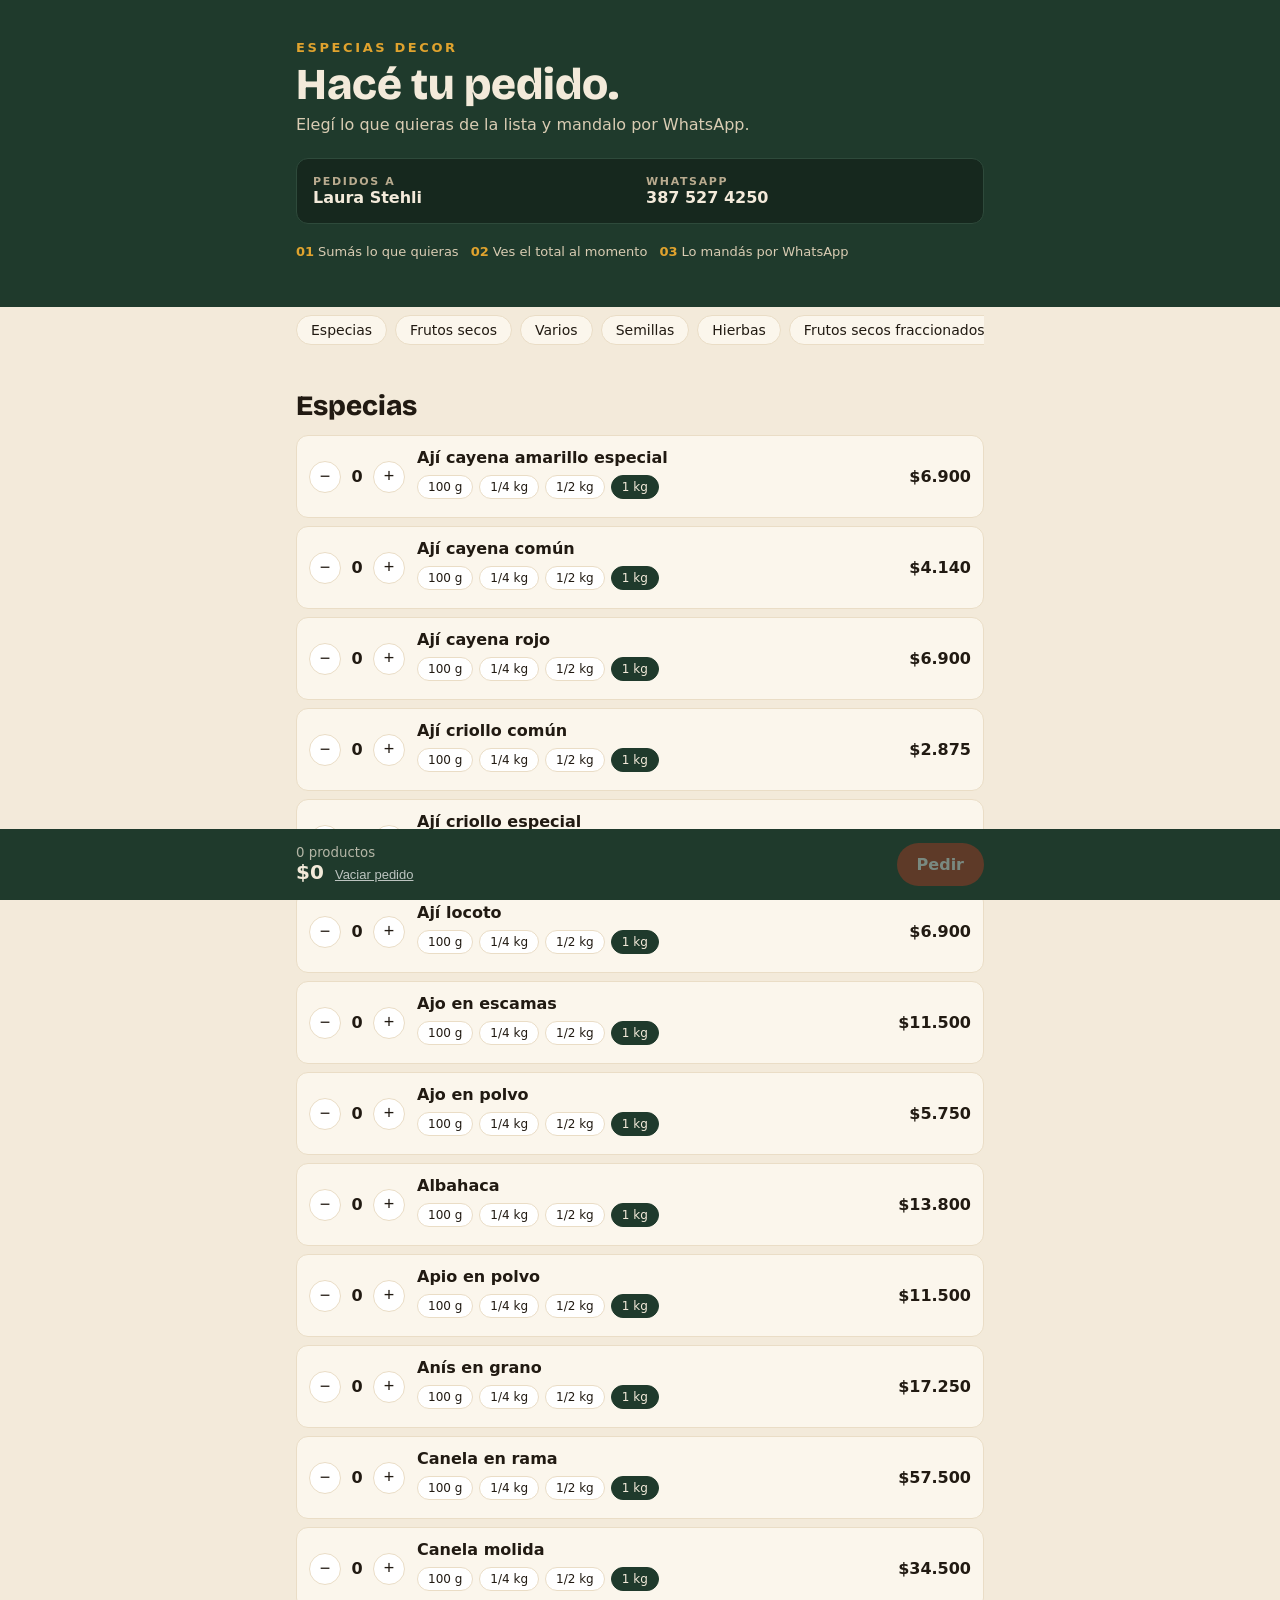
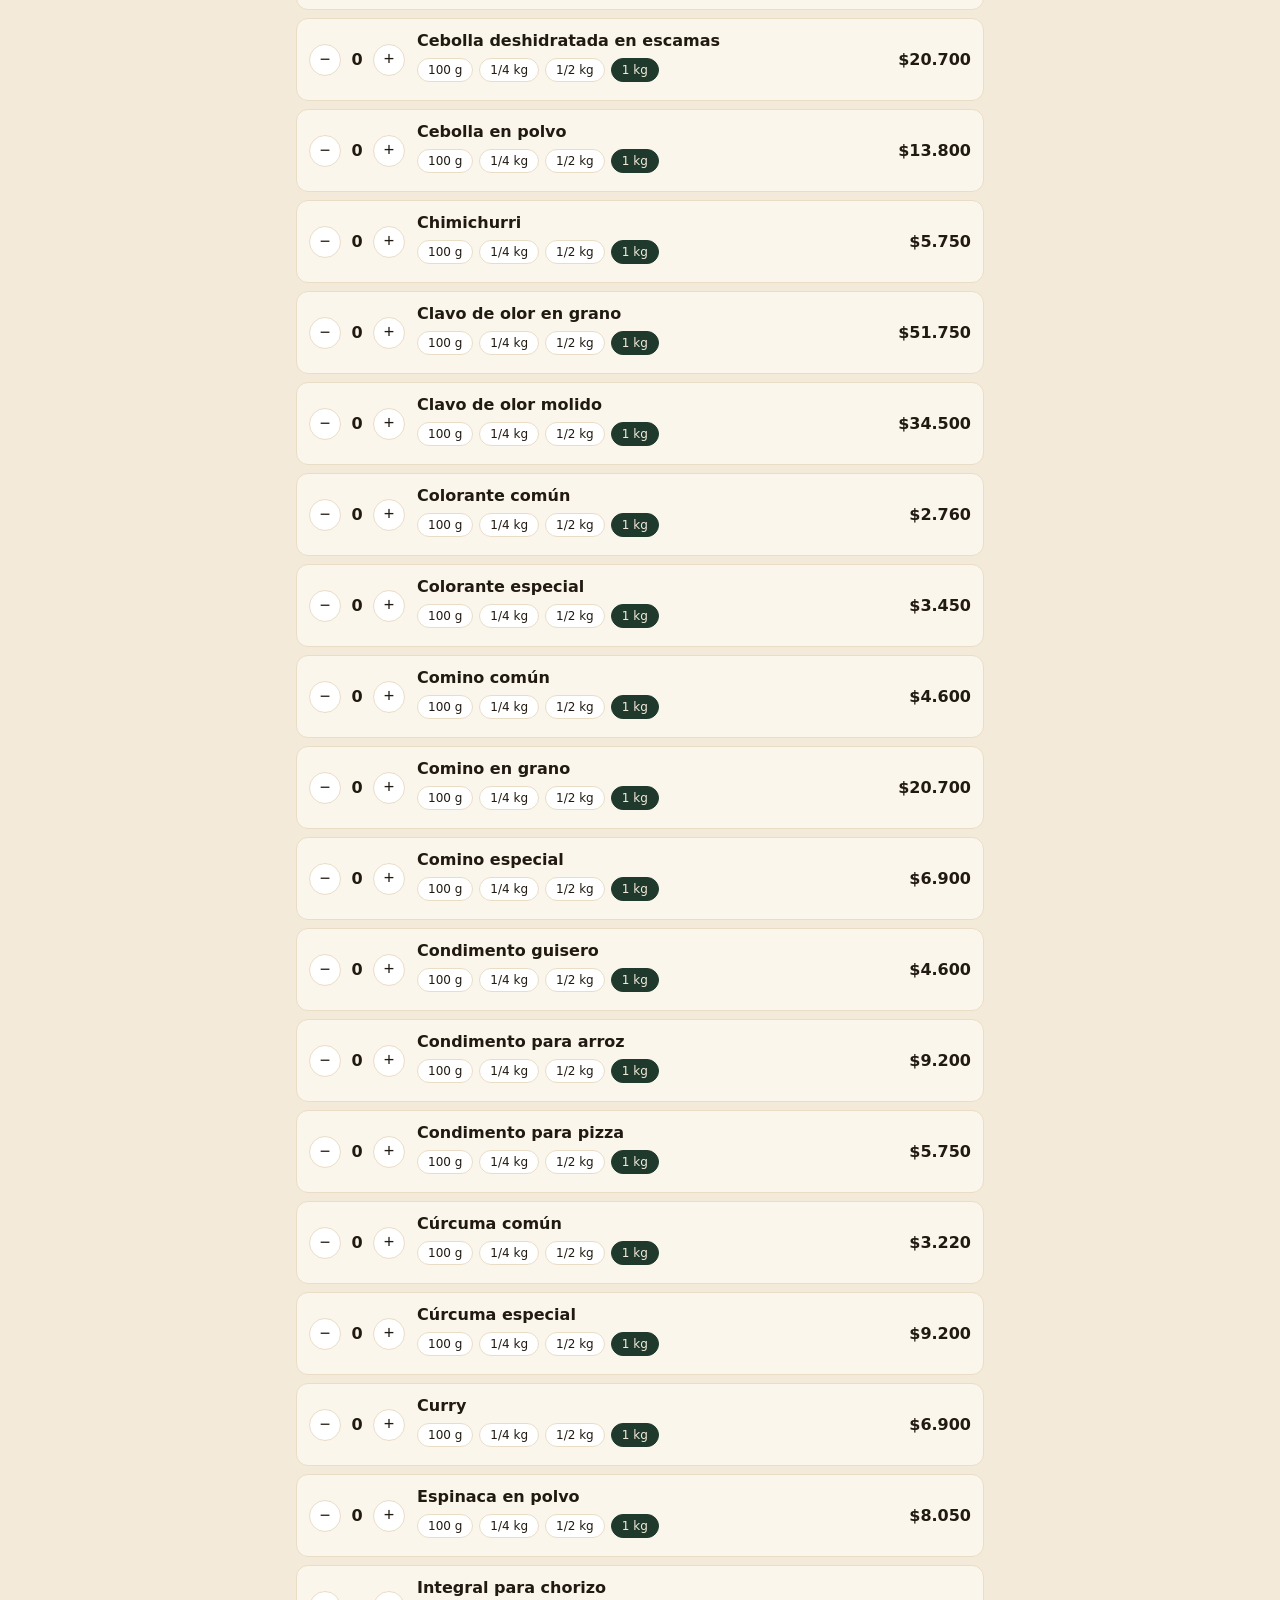
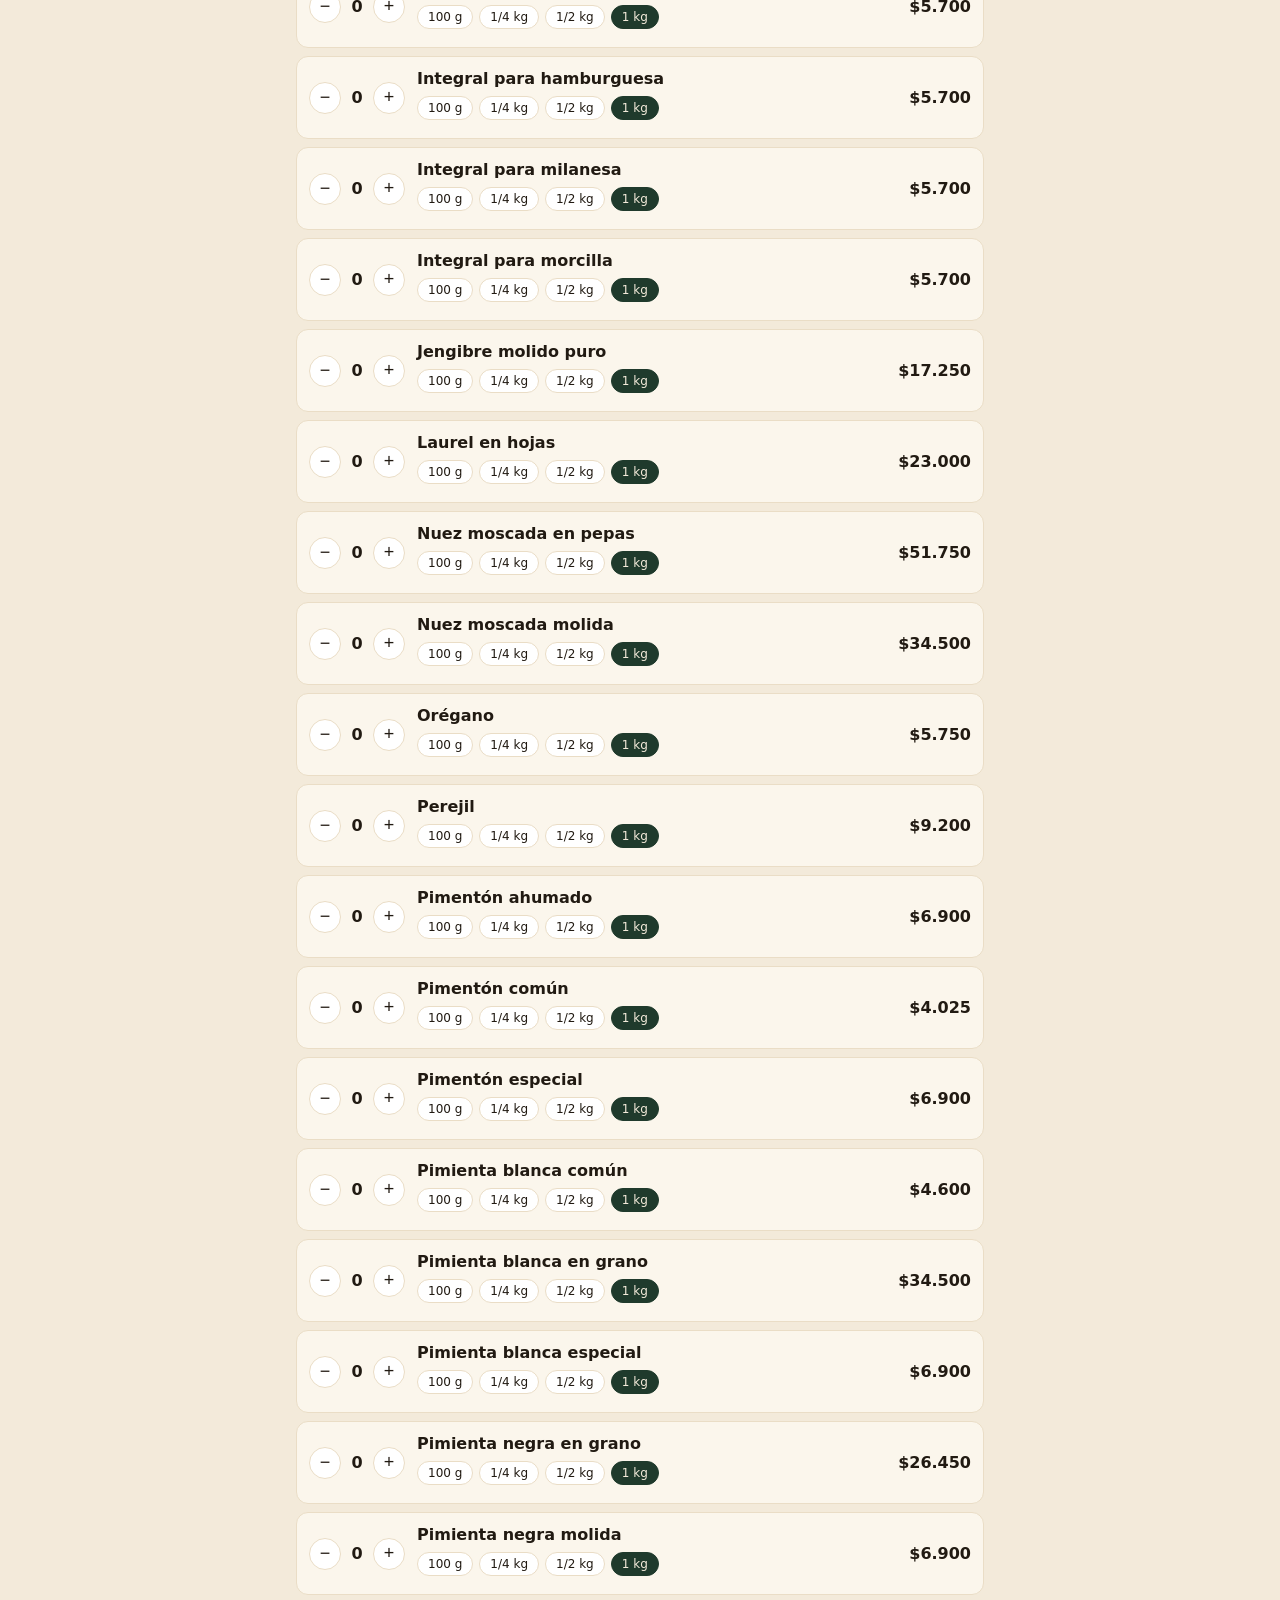
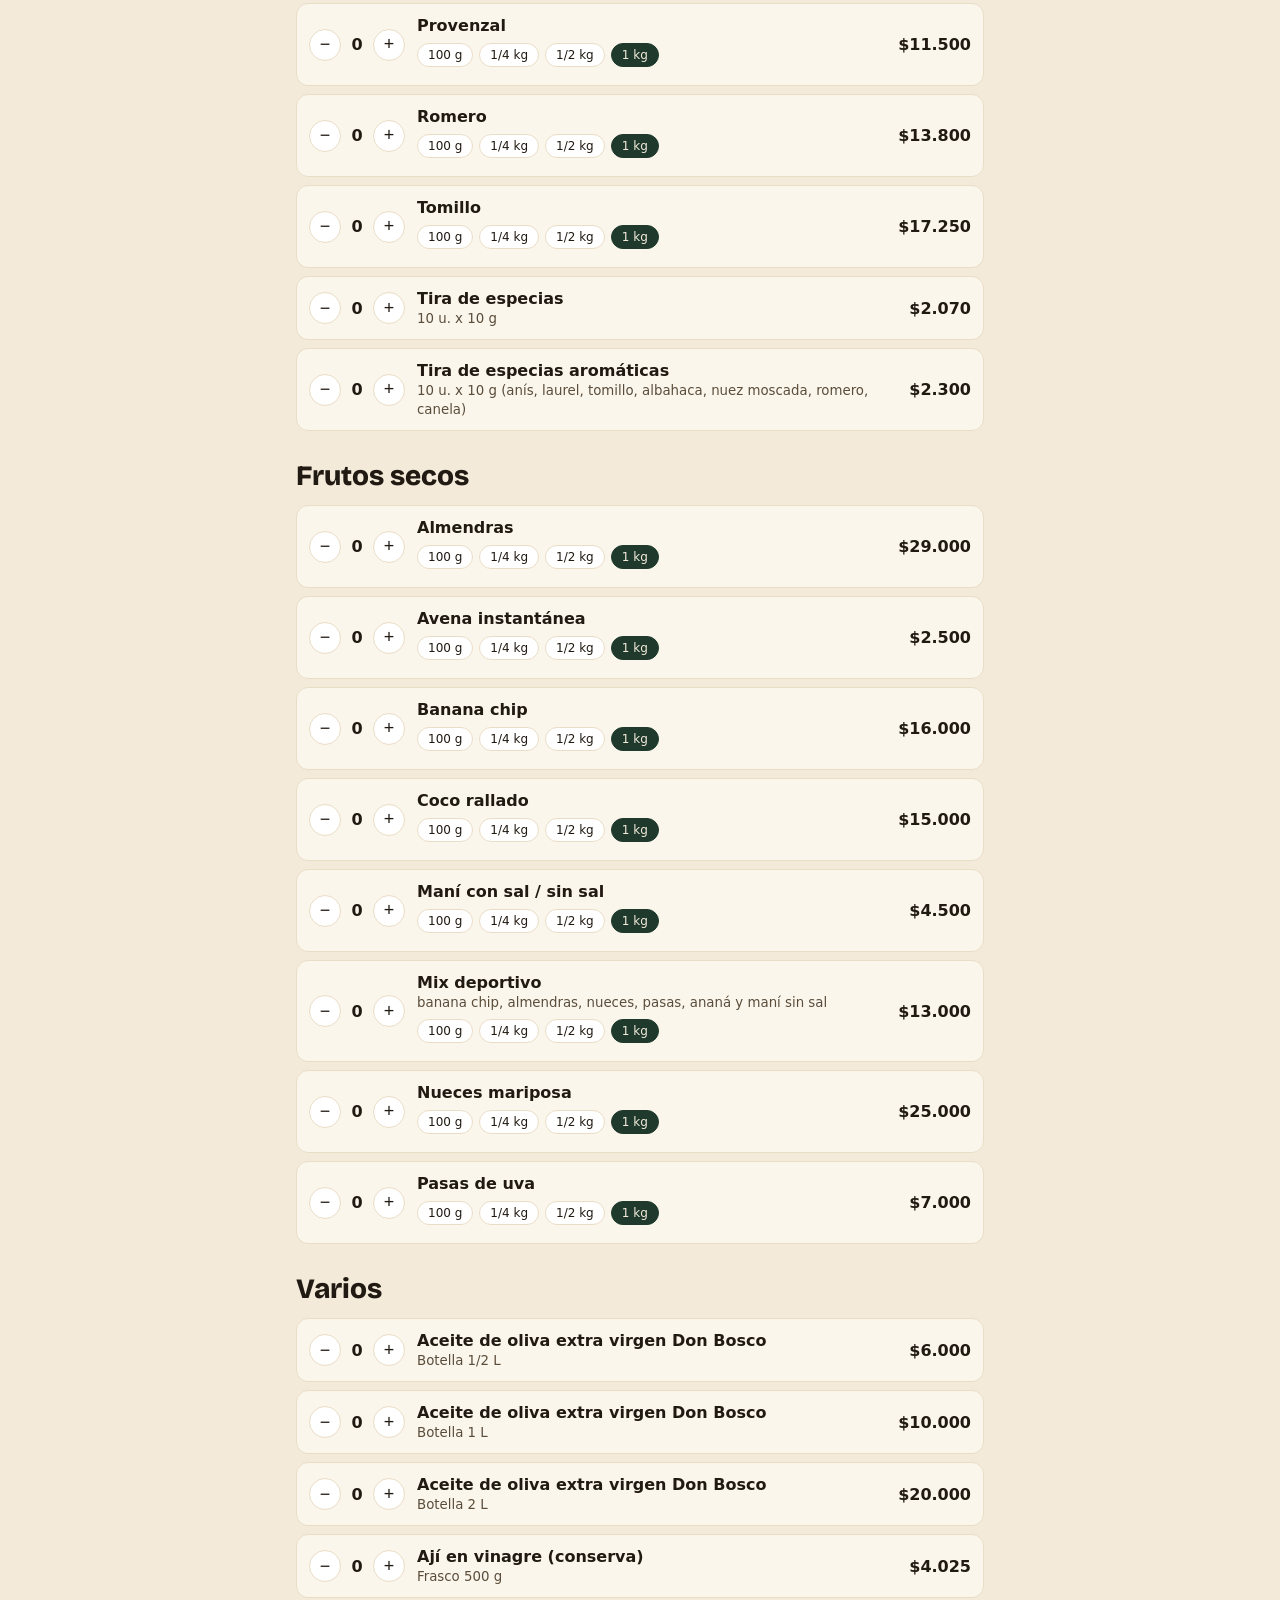
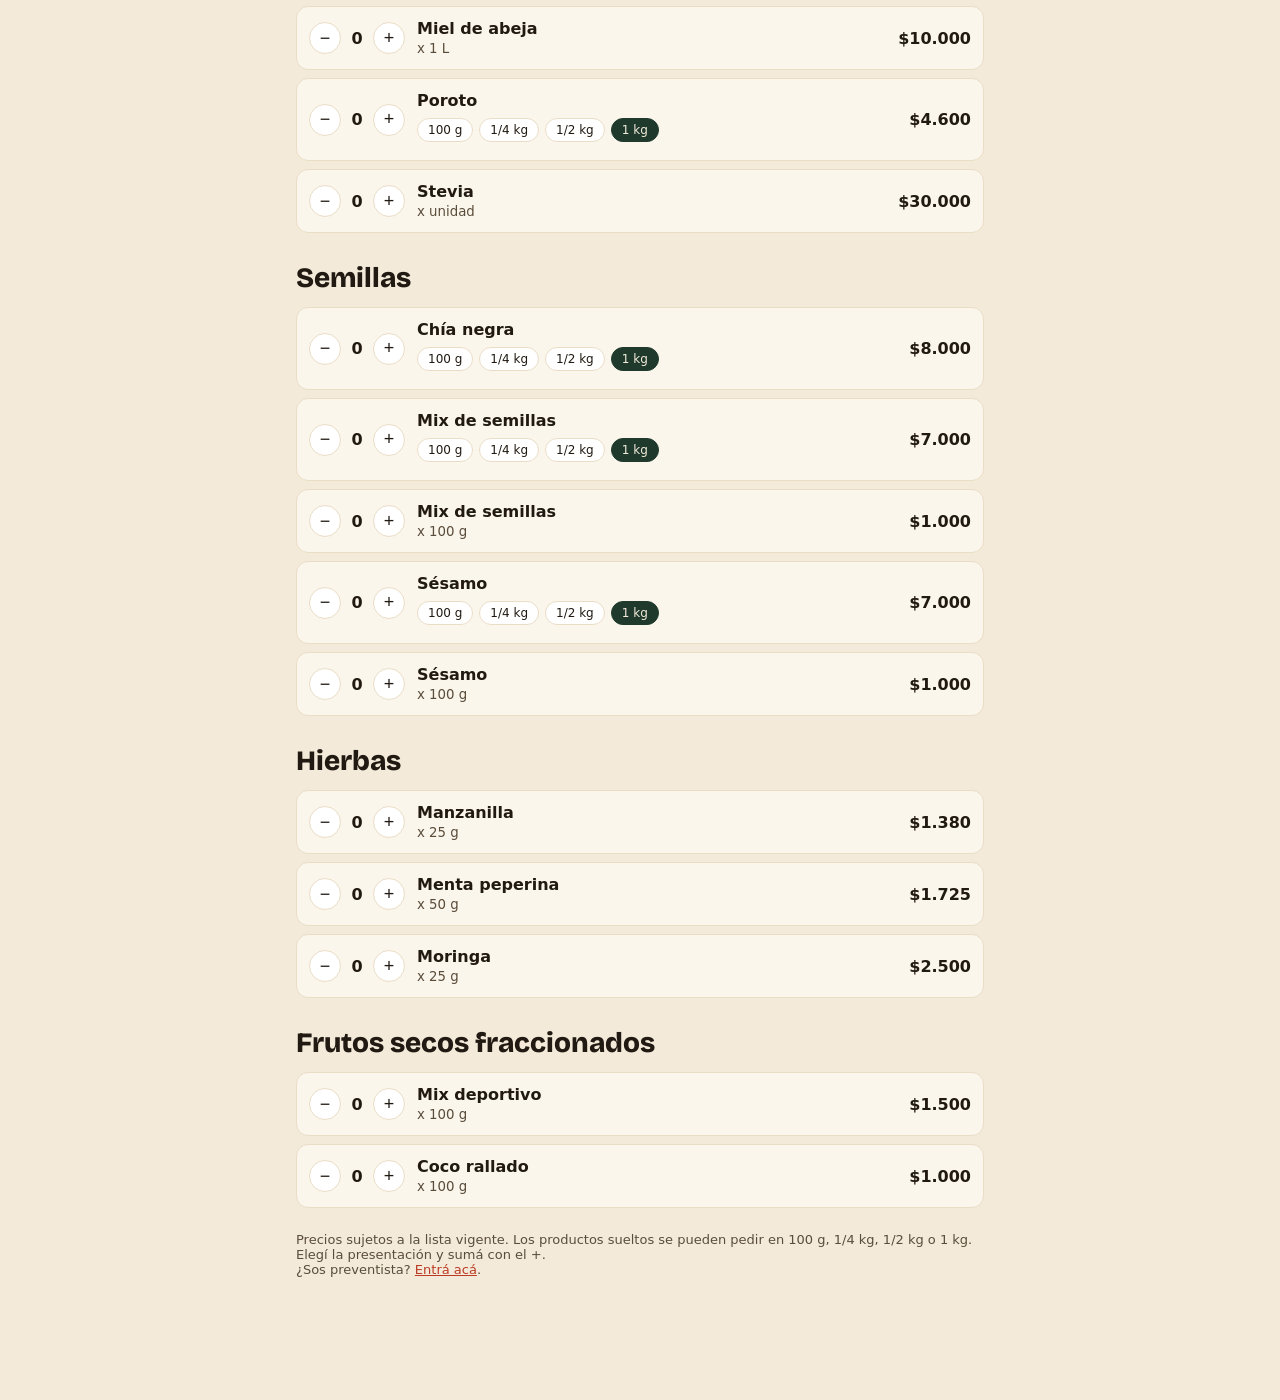
==== index.html @ 8995747d "Agrega sitio de pedidos Especias Decor y página de preventistas Catálogo estático con carrito que ar" ====
<!doctype html>
<html lang="es">
<head>
<meta charset="utf-8">
<meta name="viewport" content="width=device-width, initial-scale=1">
<meta name="robots" content="noindex, nofollow">
<title>Pedidos — Especias Decor</title>
<link href="https://fonts.googleapis.com/css2?family=Bricolage+Grotesque:opsz,wght@12..96,700;12..96,800&family=Hanken+Grotesque:wght@400;500;600;700&display=swap" rel="stylesheet">
<link rel="stylesheet" href="styles.css">
</head>
<body>
<div class="wrap">
  <header class="hero">
    <div class="marca">ESPECIAS DECOR</div>
    <h1>Hacé tu pedido.</h1>
    <p class="intro">Elegí lo que quieras de la lista y mandalo por WhatsApp.</p>
    <div class="datos">
      <div><span>PEDIDOS A</span><strong>Laura Stehli</strong></div>
      <div><span>WHATSAPP</span><strong>387 527 4250</strong></div>
    </div>
    <div class="pasos">
      <div><b>01</b>Sumás lo que quieras</div>
      <div><b>02</b>Ves el total al momento</div>
      <div><b>03</b>Lo mandás por WhatsApp</div>
    </div>
  </header>

  <nav class="tabs" id="tabs"></nav>
  <main id="lista"></main>

  <p class="nota">Precios sujetos a la lista vigente. Los productos sueltos se pueden pedir en 100 g, 1/4 kg, 1/2 kg o 1 kg. Elegí la presentación y sumá con el +.<br>¿Sos preventista? <a href="pedidos-preventistas.html">Entrá acá</a>.</p>
</div>

<div class="barra vacia" id="barra">
  <div class="wrap">
    <div class="tot">
      <small id="cuenta">0 productos</small>
      <strong id="total">$0</strong>
      <button id="vaciar">Vaciar pedido</button>
    </div>
    <a id="pedir" href="#" target="_blank" rel="noopener">Pedir</a>
  </div>
</div>

<script src="productos.js"></script>
<script>
/* ===== LÓGICA (no hace falta tocar) ===== */
const carrito = {};      // clave "indice|presentacion" → cantidad
const elegida = {};      // indice → presentación seleccionada
const $ = id => document.getElementById(id);

function render(){
  const cats = [...new Set(PRODUCTOS.map(p => p.categoria))];
  $('tabs').innerHTML = cats.map(c => `<a href="#${slug(c)}">${c}</a>`).join('');
  $('lista').innerHTML = cats.map(c => `
    <h2 id="${slug(c)}">${c}</h2>
    ${PRODUCTOS.map((p,i) => {
      if (p.categoria !== c) return '';
      if (porKilo(p)) elegida[i] = '1kg';
      return `
      <div class="item" id="item-${i}">
        <div class="qty">
          <button onclick="cambiar(${i},-1)" aria-label="Quitar">−</button>
          <span id="q-${i}">0</span>
          <button onclick="cambiar(${i},1)" aria-label="Agregar">+</button>
        </div>
        <div class="info">
          <strong>${p.nombre}</strong>
          ${detalle(p) ? `<small>${detalle(p)}</small>` : ''}
          ${porKilo(p) ? `<div class="chips" id="chips-${i}">${PRESENTACIONES.map(x =>
            `<button class="chip${x.id === '1kg' ? ' on' : ''}" data-p="${x.id}" onclick="elegir(${i},'${x.id}')">${x.etiqueta}</button>`).join('')}</div>
            <div class="sumado" id="sum-${i}"></div>` : ''}
        </div>
        <div class="precio" id="pr-${i}">${plata(precioDe(i, elegida[i]))}</div>
      </div>`;
    }).join('')}
  `).join('');
}

function clave(i){ return i + '|' + (elegida[i] || ''); }

function elegir(i, presId){
  elegida[i] = presId;
  document.querySelectorAll(`#chips-${i} .chip`).forEach(b => b.classList.toggle('on', b.dataset.p === presId));
  $('pr-' + i).textContent = plata(precioDe(i, presId));
  $('q-' + i).textContent = carrito[clave(i)] || 0;
}

function cambiar(i, d){
  const k = clave(i);
  carrito[k] = Math.max(0, (carrito[k] || 0) + d);
  if (!carrito[k]) delete carrito[k];
  pintarItem(i);
  actualizar();
}

function pintarItem(i){
  $('q-' + i).textContent = carrito[clave(i)] || 0;
  const delItem = Object.keys(carrito).filter(k => k.split('|')[0] == i);
  $('item-' + i).classList.toggle('activo', delItem.length > 0);
  const s = $('sum-' + i);
  if (s) s.textContent = delItem.length
    ? 'En el pedido: ' + delItem.map(k => carrito[k] + ' x ' + etiquetaDe(i, k.split('|')[1])).join(' · ')
    : '';
}

function actualizar(){
  const ks = Object.keys(carrito);
  const cant = ks.reduce((a,k) => a + carrito[k], 0);
  const total = ks.reduce((a,k) => { const [i,pr] = k.split('|'); return a + carrito[k] * precioDe(+i, pr); }, 0);
  $('cuenta').textContent = cant + (cant === 1 ? ' producto' : ' productos');
  $('total').textContent = plata(total);
  $('barra').classList.toggle('vacia', cant === 0);

  const lineas = ks.map(k => {
    const [i,pr] = k.split('|');
    return `• ${carrito[k]} x ${PRODUCTOS[i].nombre} (${etiquetaDe(+i, pr)}) — ${plata(carrito[k] * precioDe(+i, pr))}`;
  }).join('\n');
  const msg = `*Pedido Especias Decor*\n\nHola ${VENDEDORA.nombre}, quiero hacer este pedido:\n\n${lineas}\n\n*Total: ${plata(total)}*\n\nGracias.`;
  $('pedir').href = `https://wa.me/${VENDEDORA.whatsapp}?text=${encodeURIComponent(msg)}`;
}

$('vaciar').onclick = () => {
  const items = new Set(Object.keys(carrito).map(k => k.split('|')[0]));
  Object.keys(carrito).forEach(k => delete carrito[k]);
  items.forEach(i => pintarItem(+i));
  actualizar();
};

render(); actualizar();
</script>
</body>
</html>
---- styles.css ----
:root{
  --verde:#1F3A2C; --verde-2:#16281E; --pimenton:#BC3B24; --curcuma:#E0A32E;
  --aji:#D9641E; --crema:#F3EADA; --crema-2:#EADDC6; --tinta:#211A12;
  --bg:var(--crema); --card:#FBF6EC; --ink:var(--tinta); --muted:#5a4d3b;
  --accent:var(--pimenton); --accent-ink:#fff; --line:var(--crema-2);
}
*{box-sizing:border-box}
body{overflow-x:hidden;margin:0;background:var(--bg);color:var(--ink);font-family:'Hanken Grotesque',system-ui,sans-serif;padding-bottom:110px}
.wrap{max-width:720px;margin:0 auto;padding:0 16px}
.hero{background:var(--verde);color:var(--crema);margin:0 calc(50% - 50vw);padding:40px max(16px, calc(50vw - 344px)) 28px}
.hero .intro,.hero .pasos{color:#d9ccb3}
.hero .marca{color:var(--curcuma)}
.hero .datos{background:var(--verde-2);border-color:#2e4a3b}
.hero .datos div span{color:#b9ab8f}
.hero .pasos b{color:var(--curcuma)}
header{padding:0 0 24px}
.marca{letter-spacing:.2em;font-size:13px;font-weight:700;color:var(--accent)}
h1{font-family:'Bricolage Grotesque',system-ui,sans-serif;font-weight:800;font-size:44px;margin:8px 0 8px;line-height:1}
.intro{color:var(--muted);margin:0 0 24px}
.datos{display:grid;grid-template-columns:1fr 1fr;gap:12px;background:var(--card);border:1px solid var(--line);border-radius:12px;padding:16px}
.datos div span{display:block;font-size:11px;letter-spacing:.15em;color:var(--muted);font-weight:700}
.datos div strong{font-size:16px}
.datos select,.datos input[type=text]{width:100%;background:transparent;border:none;border-bottom:1px dashed currentColor;color:inherit;font-size:16px;font-weight:700;font-family:inherit;padding:2px 0 4px;appearance:none}
.datos select:focus,.datos input[type=text]:focus{outline:none;border-bottom-style:solid}
.datos .error select,.datos .error input[type=text]{border-bottom-color:var(--pimenton)}
.pasos{display:flex;gap:12px;margin:20px 0;font-size:13px;color:var(--muted)}
.pasos b{color:var(--accent);margin-right:4px}
.tabs{display:flex;gap:8px;overflow-x:auto;padding:8px 0 16px;position:sticky;top:0;background:var(--bg);z-index:5}
.tabs a{white-space:nowrap;font-weight:500;text-decoration:none;color:var(--ink);border:1px solid var(--line);border-radius:999px;padding:6px 14px;font-size:14px;background:var(--card)}
h2{font-family:'Bricolage Grotesque',system-ui,sans-serif;font-weight:800;font-size:28px;margin:28px 0 12px;scroll-margin-top:60px}
.item{display:flex;align-items:center;gap:12px;background:var(--card);border:1px solid var(--line);border-radius:12px;padding:12px;margin-bottom:8px}
.info{flex:1;min-width:0}
.info strong{display:block}
.info small{color:var(--muted)}
.precio{font-weight:700;white-space:nowrap}
.qty{display:flex;align-items:center;gap:6px}
.qty button{width:32px;height:32px;border-radius:50%;border:1px solid var(--line);background:#fff;font-size:18px;cursor:pointer;color:var(--ink)}
.qty span{min-width:20px;text-align:center;font-weight:700}
.chips{display:flex;flex-wrap:wrap;gap:6px;margin-top:8px}
.chip{border:1px solid var(--line);background:#fff;color:var(--ink);border-radius:999px;padding:4px 10px;font-size:12px;cursor:pointer;font-family:inherit}
.chip.on{background:var(--verde);color:var(--crema);border-color:var(--verde)}
.sumado{font-size:12px;color:var(--accent);margin-top:6px;font-weight:500}
.item.activo{border-color:var(--curcuma);box-shadow:inset 4px 0 0 var(--curcuma)}
.nota{font-size:13px;color:var(--muted);margin-top:24px}
.nota a{color:var(--accent)}
.barra{position:fixed;left:0;right:0;bottom:0;background:var(--verde);color:var(--crema);padding:14px 16px}
.barra .wrap{display:flex;align-items:center;gap:12px}
.barra .tot{flex:1}
.barra small{display:block;opacity:.7}
.barra strong{font-size:20px}
.barra button{background:none;border:none;color:#fff;opacity:.7;text-decoration:underline;cursor:pointer;font-size:13px}
.barra a{background:var(--accent);color:var(--accent-ink);text-decoration:none;padding:12px 20px;border-radius:999px;font-weight:700}
.barra.vacia a{opacity:.4;pointer-events:none}
@media (max-width:480px){h1{font-size:36px}.datos{grid-template-columns:1fr}}
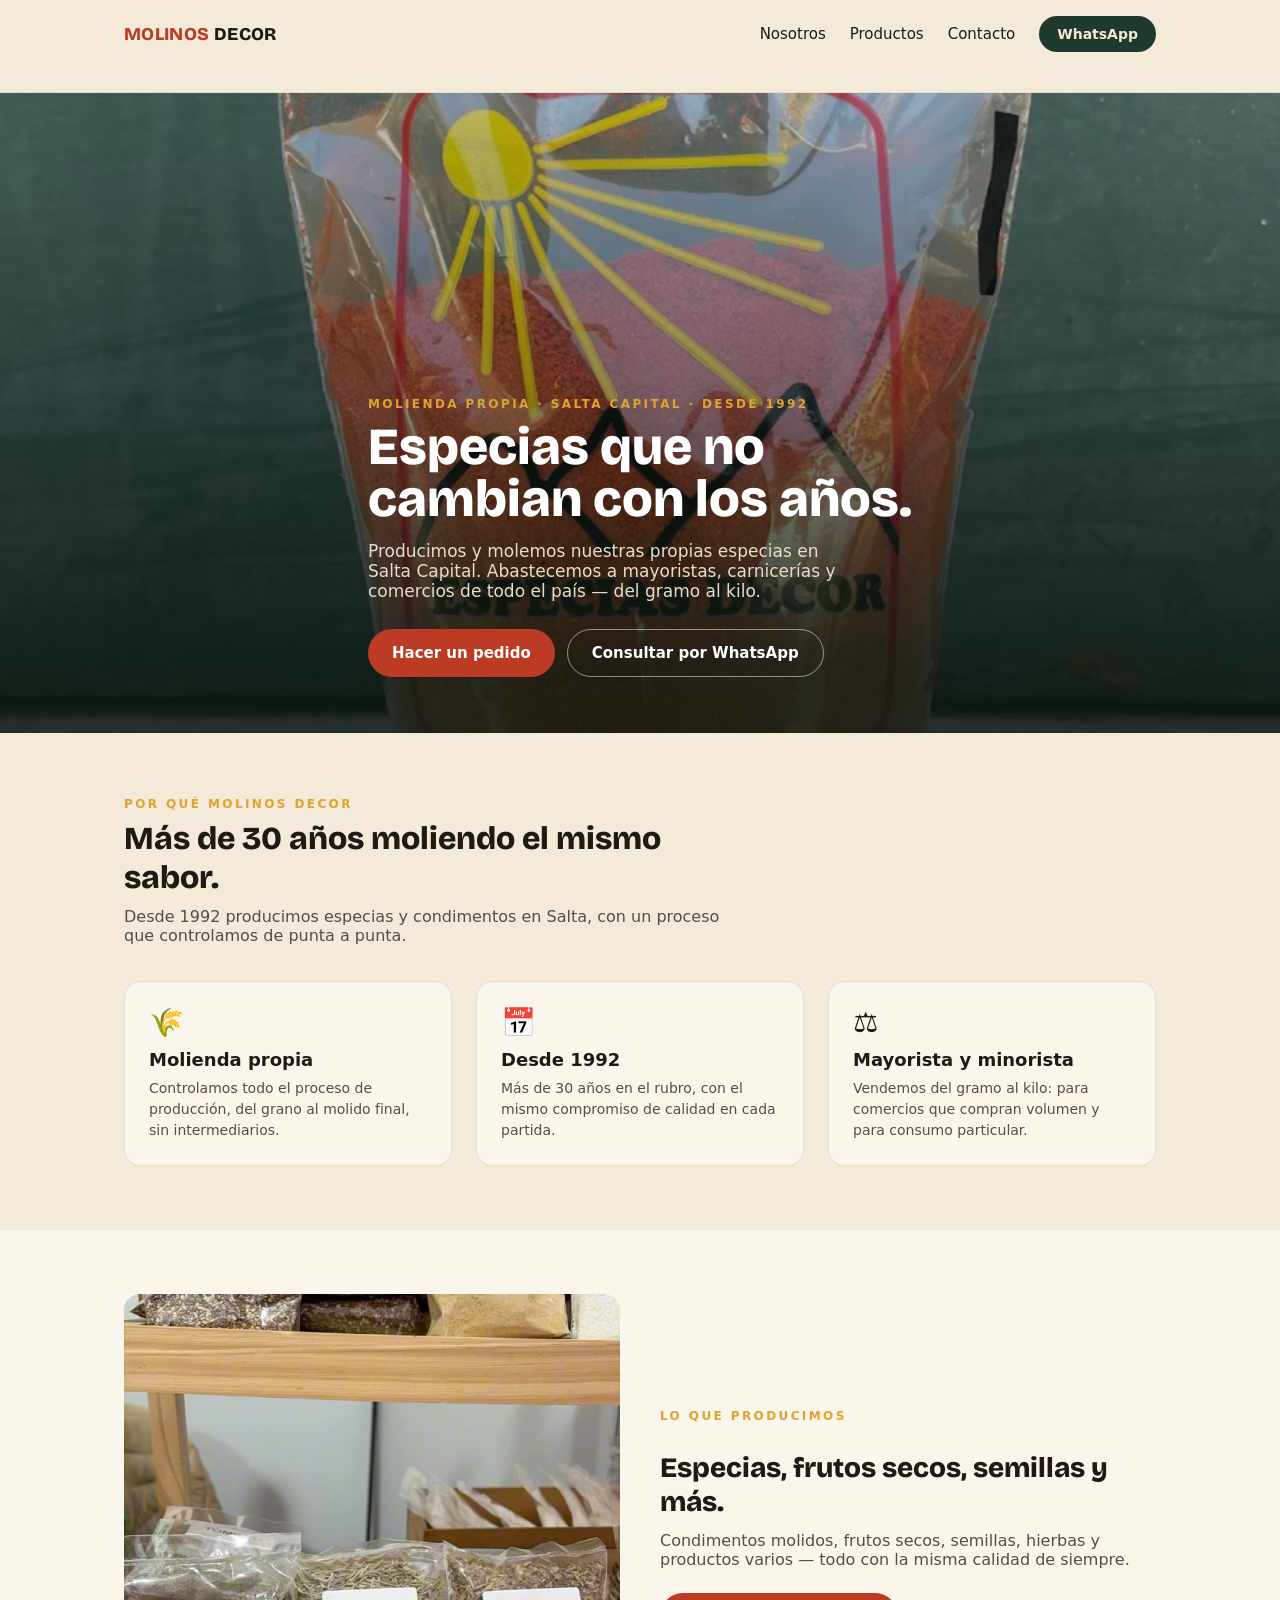
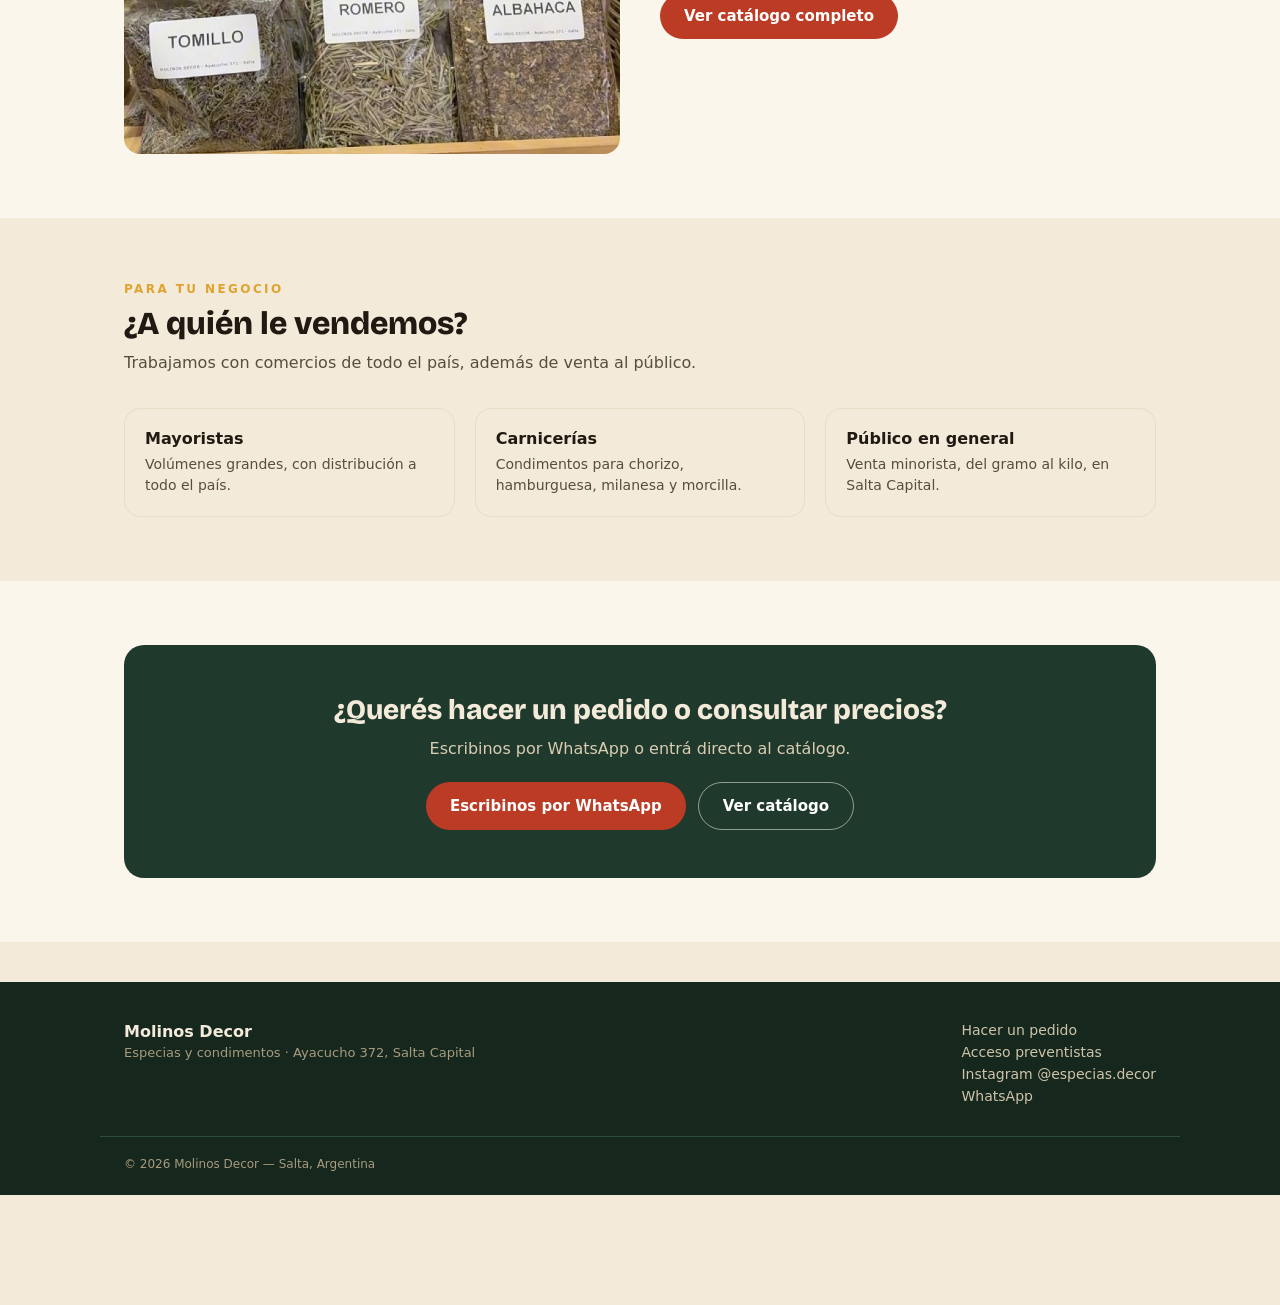
==== commit 87accdd9: "Agrega landing institucional de Molinos Decor Nueva página de inicio con info del molino (desde 1992" ====
--- a/index.html
+++ b/index.html
@@ -3,131 +3,134 @@
 <head>
 <meta charset="utf-8">
 <meta name="viewport" content="width=device-width, initial-scale=1">
-<meta name="robots" content="noindex, nofollow">
-<title>Pedidos — Especias Decor</title>
+<title>Molinos Decor | Especias con molienda propia — Salta</title>
+<meta name="description" content="Molinos Decor: especias y condimentos con molienda propia en Salta Capital desde 1992. Mayorista y minorista, distribución a todo el país.">
 <link href="https://fonts.googleapis.com/css2?family=Bricolage+Grotesque:opsz,wght@12..96,700;12..96,800&family=Hanken+Grotesque:wght@400;500;600;700&display=swap" rel="stylesheet">
 <link rel="stylesheet" href="styles.css">
 </head>
 <body>
-<div class="wrap">
-  <header class="hero">
-    <div class="marca">ESPECIAS DECOR</div>
-    <h1>Hacé tu pedido.</h1>
-    <p class="intro">Elegí lo que quieras de la lista y mandalo por WhatsApp.</p>
-    <div class="datos">
-      <div><span>PEDIDOS A</span><strong>Laura Stehli</strong></div>
-      <div><span>WHATSAPP</span><strong>387 527 4250</strong></div>
+
+<header class="l-header">
+  <div class="l-wrap">
+    <a class="l-brand" href="#"><span>MOLINOS</span> DECOR</a>
+    <nav class="l-nav">
+      <a href="#diferencial">Nosotros</a>
+      <a href="#productos">Productos</a>
+      <a href="#contacto">Contacto</a>
+      <a class="btn-wsp" href="https://wa.me/5493875274250?text=Hola%2C%20quiero%20conocer%20m%C3%A1s%20sobre%20Molinos%20Decor" target="_blank" rel="noopener">WhatsApp</a>
+    </nav>
+  </div>
+</header>
+
+<section class="l-hero" style="background-image:url('images/producto-bolsa.jpg')">
+  <div class="l-wrap">
+    <div class="eyebrow">Molienda propia · Salta Capital · Desde 1992</div>
+    <h1>Especias que no<br>cambian con los años.</h1>
+    <p>Producimos y molemos nuestras propias especias en Salta Capital. Abastecemos a mayoristas, carnicerías y comercios de todo el país — del gramo al kilo.</p>
+    <div class="cta-row">
+      <a class="btn btn-primary" href="catalogo.html">Hacer un pedido</a>
+      <a class="btn btn-outline" href="https://wa.me/5493875274250?text=Hola%2C%20quiero%20consultar%20por%20Molinos%20Decor" target="_blank" rel="noopener">Consultar por WhatsApp</a>
     </div>
-    <div class="pasos">
-      <div><b>01</b>Sumás lo que quieras</div>
-      <div><b>02</b>Ves el total al momento</div>
-      <div><b>03</b>Lo mandás por WhatsApp</div>
+  </div>
+</section>
+
+<section class="section" id="diferencial">
+  <div class="l-wrap">
+    <div class="section-head">
+      <div class="eyebrow">Por qué Molinos Decor</div>
+      <h2>Más de 30 años moliendo el mismo sabor.</h2>
+      <p>Desde 1992 producimos especias y condimentos en Salta, con un proceso que controlamos de punta a punta.</p>
     </div>
-  </header>
+    <div class="features-grid">
+      <div class="feature-card">
+        <div class="ico">🌾</div>
+        <h3>Molienda propia</h3>
+        <p>Controlamos todo el proceso de producción, del grano al molido final, sin intermediarios.</p>
+      </div>
+      <div class="feature-card">
+        <div class="ico">📅</div>
+        <h3>Desde 1992</h3>
+        <p>Más de 30 años en el rubro, con el mismo compromiso de calidad en cada partida.</p>
+      </div>
+      <div class="feature-card">
+        <div class="ico">⚖️</div>
+        <h3>Mayorista y minorista</h3>
+        <p>Vendemos del gramo al kilo: para comercios que compran volumen y para consumo particular.</p>
+      </div>
+    </div>
+  </div>
+</section>
 
-  <nav class="tabs" id="tabs"></nav>
-  <main id="lista"></main>
+<section class="section alt" id="productos">
+  <div class="l-wrap">
+    <div class="split">
+      <img src="images/estante.jpg" alt="Estantería con productos Molinos Decor: tomillo, romero, albahaca, jengibre y mix de semillas">
+      <div>
+        <div class="eyebrow">Lo que producimos</div>
+        <h2>Especias, frutos secos, semillas y más.</h2>
+        <p style="color:var(--muted);margin:0 0 24px">Condimentos molidos, frutos secos, semillas, hierbas y productos varios — todo con la misma calidad de siempre.</p>
+        <div class="cta-row">
+          <a class="btn btn-primary" href="catalogo.html">Ver catálogo completo</a>
+        </div>
+      </div>
+    </div>
+  </div>
+</section>
 
-  <p class="nota">Precios sujetos a la lista vigente. Los productos sueltos se pueden pedir en 100 g, 1/4 kg, 1/2 kg o 1 kg. Elegí la presentación y sumá con el +.<br>¿Sos preventista? <a href="pedidos-preventistas.html">Entrá acá</a>.</p>
-</div>
+<section class="section">
+  <div class="l-wrap">
+    <div class="section-head">
+      <div class="eyebrow">Para tu negocio</div>
+      <h2>¿A quién le vendemos?</h2>
+      <p>Trabajamos con comercios de todo el país, además de venta al público.</p>
+    </div>
+    <div class="segments-grid">
+      <div class="segment-card">
+        <h3>Mayoristas</h3>
+        <p>Volúmenes grandes, con distribución a todo el país.</p>
+      </div>
+      <div class="segment-card">
+        <h3>Carnicerías</h3>
+        <p>Condimentos para chorizo, hamburguesa, milanesa y morcilla.</p>
+      </div>
+      <div class="segment-card">
+        <h3>Público en general</h3>
+        <p>Venta minorista, del gramo al kilo, en Salta Capital.</p>
+      </div>
+    </div>
+  </div>
+</section>
 
-<div class="barra vacia" id="barra">
-  <div class="wrap">
-    <div class="tot">
-      <small id="cuenta">0 productos</small>
-      <strong id="total">$0</strong>
-      <button id="vaciar">Vaciar pedido</button>
+<section class="section alt" id="contacto">
+  <div class="l-wrap">
+    <div class="contact-box">
+      <h2>¿Querés hacer un pedido o consultar precios?</h2>
+      <p>Escribinos por WhatsApp o entrá directo al catálogo.</p>
+      <div class="cta-row">
+        <a class="btn btn-primary" href="https://wa.me/5493875274250?text=Hola%2C%20quiero%20hacer%20una%20consulta" target="_blank" rel="noopener">Escribinos por WhatsApp</a>
+        <a class="btn btn-outline" style="border-color:rgba(255,255,255,.5);color:#fff" href="catalogo.html">Ver catálogo</a>
+      </div>
     </div>
-    <a id="pedir" href="#" target="_blank" rel="noopener">Pedir</a>
   </div>
-</div>
+</section>
 
-<script src="productos.js"></script>
-<script>
-/* ===== LÓGICA (no hace falta tocar) ===== */
-const carrito = {};      // clave "indice|presentacion" → cantidad
-const elegida = {};      // indice → presentación seleccionada
-const $ = id => document.getElementById(id);
+<footer class="l-footer">
+  <div class="l-wrap">
+    <div>
+      <h4>Molinos Decor</h4>
+      <p class="muted-sm">Especias y condimentos · Ayacucho 372, Salta Capital</p>
+    </div>
+    <nav>
+      <a href="catalogo.html">Hacer un pedido</a>
+      <a href="pedidos-preventistas.html">Acceso preventistas</a>
+      <a href="https://instagram.com/especias.decor" target="_blank" rel="noopener">Instagram @especias.decor</a>
+      <a href="https://wa.me/5493875274250" target="_blank" rel="noopener">WhatsApp</a>
+    </nav>
+  </div>
+  <div class="bottom">
+    <span>© 2026 Molinos Decor — Salta, Argentina</span>
+  </div>
+</footer>
 
-function render(){
-  const cats = [...new Set(PRODUCTOS.map(p => p.categoria))];
-  $('tabs').innerHTML = cats.map(c => `<a href="#${slug(c)}">${c}</a>`).join('');
-  $('lista').innerHTML = cats.map(c => `
-    <h2 id="${slug(c)}">${c}</h2>
-    ${PRODUCTOS.map((p,i) => {
-      if (p.categoria !== c) return '';
-      if (porKilo(p)) elegida[i] = '1kg';
-      return `
-      <div class="item" id="item-${i}">
-        <div class="qty">
-          <button onclick="cambiar(${i},-1)" aria-label="Quitar">−</button>
-          <span id="q-${i}">0</span>
-          <button onclick="cambiar(${i},1)" aria-label="Agregar">+</button>
-        </div>
-        <div class="info">
-          <strong>${p.nombre}</strong>
-          ${detalle(p) ? `<small>${detalle(p)}</small>` : ''}
-          ${porKilo(p) ? `<div class="chips" id="chips-${i}">${PRESENTACIONES.map(x =>
-            `<button class="chip${x.id === '1kg' ? ' on' : ''}" data-p="${x.id}" onclick="elegir(${i},'${x.id}')">${x.etiqueta}</button>`).join('')}</div>
-            <div class="sumado" id="sum-${i}"></div>` : ''}
-        </div>
-        <div class="precio" id="pr-${i}">${plata(precioDe(i, elegida[i]))}</div>
-      </div>`;
-    }).join('')}
-  `).join('');
-}
-
-function clave(i){ return i + '|' + (elegida[i] || ''); }
-
-function elegir(i, presId){
-  elegida[i] = presId;
-  document.querySelectorAll(`#chips-${i} .chip`).forEach(b => b.classList.toggle('on', b.dataset.p === presId));
-  $('pr-' + i).textContent = plata(precioDe(i, presId));
-  $('q-' + i).textContent = carrito[clave(i)] || 0;
-}
-
-function cambiar(i, d){
-  const k = clave(i);
-  carrito[k] = Math.max(0, (carrito[k] || 0) + d);
-  if (!carrito[k]) delete carrito[k];
-  pintarItem(i);
-  actualizar();
-}
-
-function pintarItem(i){
-  $('q-' + i).textContent = carrito[clave(i)] || 0;
-  const delItem = Object.keys(carrito).filter(k => k.split('|')[0] == i);
-  $('item-' + i).classList.toggle('activo', delItem.length > 0);
-  const s = $('sum-' + i);
-  if (s) s.textContent = delItem.length
-    ? 'En el pedido: ' + delItem.map(k => carrito[k] + ' x ' + etiquetaDe(i, k.split('|')[1])).join(' · ')
-    : '';
-}
-
-function actualizar(){
-  const ks = Object.keys(carrito);
-  const cant = ks.reduce((a,k) => a + carrito[k], 0);
-  const total = ks.reduce((a,k) => { const [i,pr] = k.split('|'); return a + carrito[k] * precioDe(+i, pr); }, 0);
-  $('cuenta').textContent = cant + (cant === 1 ? ' producto' : ' productos');
-  $('total').textContent = plata(total);
-  $('barra').classList.toggle('vacia', cant === 0);
-
-  const lineas = ks.map(k => {
-    const [i,pr] = k.split('|');
-    return `• ${carrito[k]} x ${PRODUCTOS[i].nombre} (${etiquetaDe(+i, pr)}) — ${plata(carrito[k] * precioDe(+i, pr))}`;
-  }).join('\n');
-  const msg = `*Pedido Especias Decor*\n\nHola ${VENDEDORA.nombre}, quiero hacer este pedido:\n\n${lineas}\n\n*Total: ${plata(total)}*\n\nGracias.`;
-  $('pedir').href = `https://wa.me/${VENDEDORA.whatsapp}?text=${encodeURIComponent(msg)}`;
-}
-
-$('vaciar').onclick = () => {
-  const items = new Set(Object.keys(carrito).map(k => k.split('|')[0]));
-  Object.keys(carrito).forEach(k => delete carrito[k]);
-  items.forEach(i => pintarItem(+i));
-  actualizar();
-};
-
-render(); actualizar();
-</script>
 </body>
 </html>
--- a/styles.css
+++ b/styles.css
@@ -52,3 +52,66 @@
 .barra a{background:var(--accent);color:var(--accent-ink);text-decoration:none;padding:12px 20px;border-radius:999px;font-weight:700}
 .barra.vacia a{opacity:.4;pointer-events:none}
 @media (max-width:480px){h1{font-size:36px}.datos{grid-template-columns:1fr}}
+
+/* ===== LANDING (index.html) ===== */
+.l-wrap{max-width:1080px;margin:0 auto;padding:0 24px}
+.l-header{position:sticky;top:0;z-index:10;background:rgba(243,234,218,.92);backdrop-filter:blur(6px);border-bottom:1px solid var(--line)}
+.l-header .l-wrap{display:flex;align-items:center;justify-content:space-between;padding:16px 24px;gap:16px}
+.l-brand{font-family:'Bricolage Grotesque',system-ui,sans-serif;font-weight:800;font-size:18px;letter-spacing:.02em;text-decoration:none;color:var(--ink)}
+.l-brand span{color:var(--accent)}
+.l-nav{display:flex;align-items:center;gap:24px}
+.l-nav a{color:var(--ink);text-decoration:none;font-weight:500;font-size:15px}
+.l-nav .btn-wsp{background:var(--verde);color:var(--crema);padding:10px 18px;border-radius:999px;font-weight:700;font-size:14px}
+@media (max-width:720px){.l-nav a:not(.btn-wsp){display:none}}
+
+.eyebrow{letter-spacing:.2em;font-size:12px;font-weight:700;color:var(--curcuma);text-transform:uppercase}
+
+.l-hero{position:relative;margin:0 calc(50% - 50vw);min-height:640px;display:flex;align-items:flex-end;background:var(--verde-2) center/cover no-repeat}
+.l-hero::after{content:"";position:absolute;inset:0;background:linear-gradient(0deg,rgba(15,26,18,.88) 10%,rgba(15,26,18,.45) 55%,rgba(15,26,18,.25) 100%)}
+.l-hero .l-wrap{position:relative;z-index:1;padding:64px 24px 56px;color:var(--crema)}
+.l-hero .eyebrow{color:var(--curcuma)}
+.l-hero h1{color:#fff;margin:10px 0 16px;font-size:52px}
+.l-hero p{color:#e7ddc9;max-width:46ch;font-size:17px;margin:0 0 28px}
+@media (max-width:600px){.l-hero h1{font-size:36px}.l-hero{min-height:560px}}
+
+.cta-row{display:flex;flex-wrap:wrap;gap:12px}
+.btn{display:inline-flex;align-items:center;gap:8px;padding:14px 24px;border-radius:999px;font-weight:700;text-decoration:none;font-size:15px}
+.btn-primary{background:var(--accent);color:var(--accent-ink)}
+.btn-outline{border:1px solid rgba(255,255,255,.5);color:#fff}
+
+.section{padding:64px 0}
+.section-head{max-width:60ch;margin-bottom:36px}
+.section-head h2{font-family:'Bricolage Grotesque',system-ui,sans-serif;font-weight:800;font-size:32px;margin:8px 0 10px}
+.section-head p{color:var(--muted);margin:0;font-size:16px}
+.section.alt{background:var(--card)}
+
+.features-grid{display:grid;grid-template-columns:repeat(3,1fr);gap:24px}
+.feature-card{background:var(--card);border:1px solid var(--line);border-radius:16px;padding:24px}
+.feature-card .ico{font-size:28px;margin-bottom:10px}
+.feature-card h3{font-size:18px;margin:0 0 8px}
+.feature-card p{color:var(--muted);font-size:14px;margin:0;line-height:1.5}
+@media (max-width:760px){.features-grid{grid-template-columns:1fr}}
+
+.split{display:grid;grid-template-columns:1fr 1fr;gap:40px;align-items:center}
+.split img{width:100%;border-radius:16px;display:block;max-height:460px;object-fit:cover}
+@media (max-width:760px){.split{grid-template-columns:1fr}}
+
+.segments-grid{display:grid;grid-template-columns:repeat(3,1fr);gap:20px}
+.segment-card{border:1px solid var(--line);border-radius:16px;padding:20px;background:var(--bg)}
+.segment-card h3{font-size:16px;margin:0 0 6px}
+.segment-card p{color:var(--muted);font-size:14px;margin:0;line-height:1.5}
+@media (max-width:760px){.segments-grid{grid-template-columns:1fr}}
+
+.contact-box{background:var(--verde);color:var(--crema);border-radius:20px;padding:48px 40px;text-align:center}
+.contact-box h2{font-family:'Bricolage Grotesque',system-ui,sans-serif;font-weight:800;font-size:28px;margin:0 0 12px}
+.contact-box p{color:#d9ccb3;margin:0 0 24px}
+.contact-box .cta-row{justify-content:center}
+
+.l-footer{background:var(--verde-2);color:#cfc3a9;padding:40px 0 24px;margin-top:40px}
+.l-footer .l-wrap{display:flex;flex-wrap:wrap;justify-content:space-between;gap:24px}
+.l-footer h4{color:var(--crema);font-size:16px;margin:0 0 4px}
+.l-footer .muted-sm{font-size:13px;color:#a79a7e;margin:0}
+.l-footer nav{display:flex;flex-direction:column;gap:6px}
+.l-footer a{color:#cfc3a9;text-decoration:none;font-size:14px}
+.l-footer a:hover{color:var(--crema)}
+.l-footer .bottom{max-width:1080px;margin:32px auto 0;padding:20px 24px 0;border-top:1px solid #2e4a3b;font-size:12px;color:#a79a7e;display:flex;justify-content:space-between;flex-wrap:wrap;gap:8px}
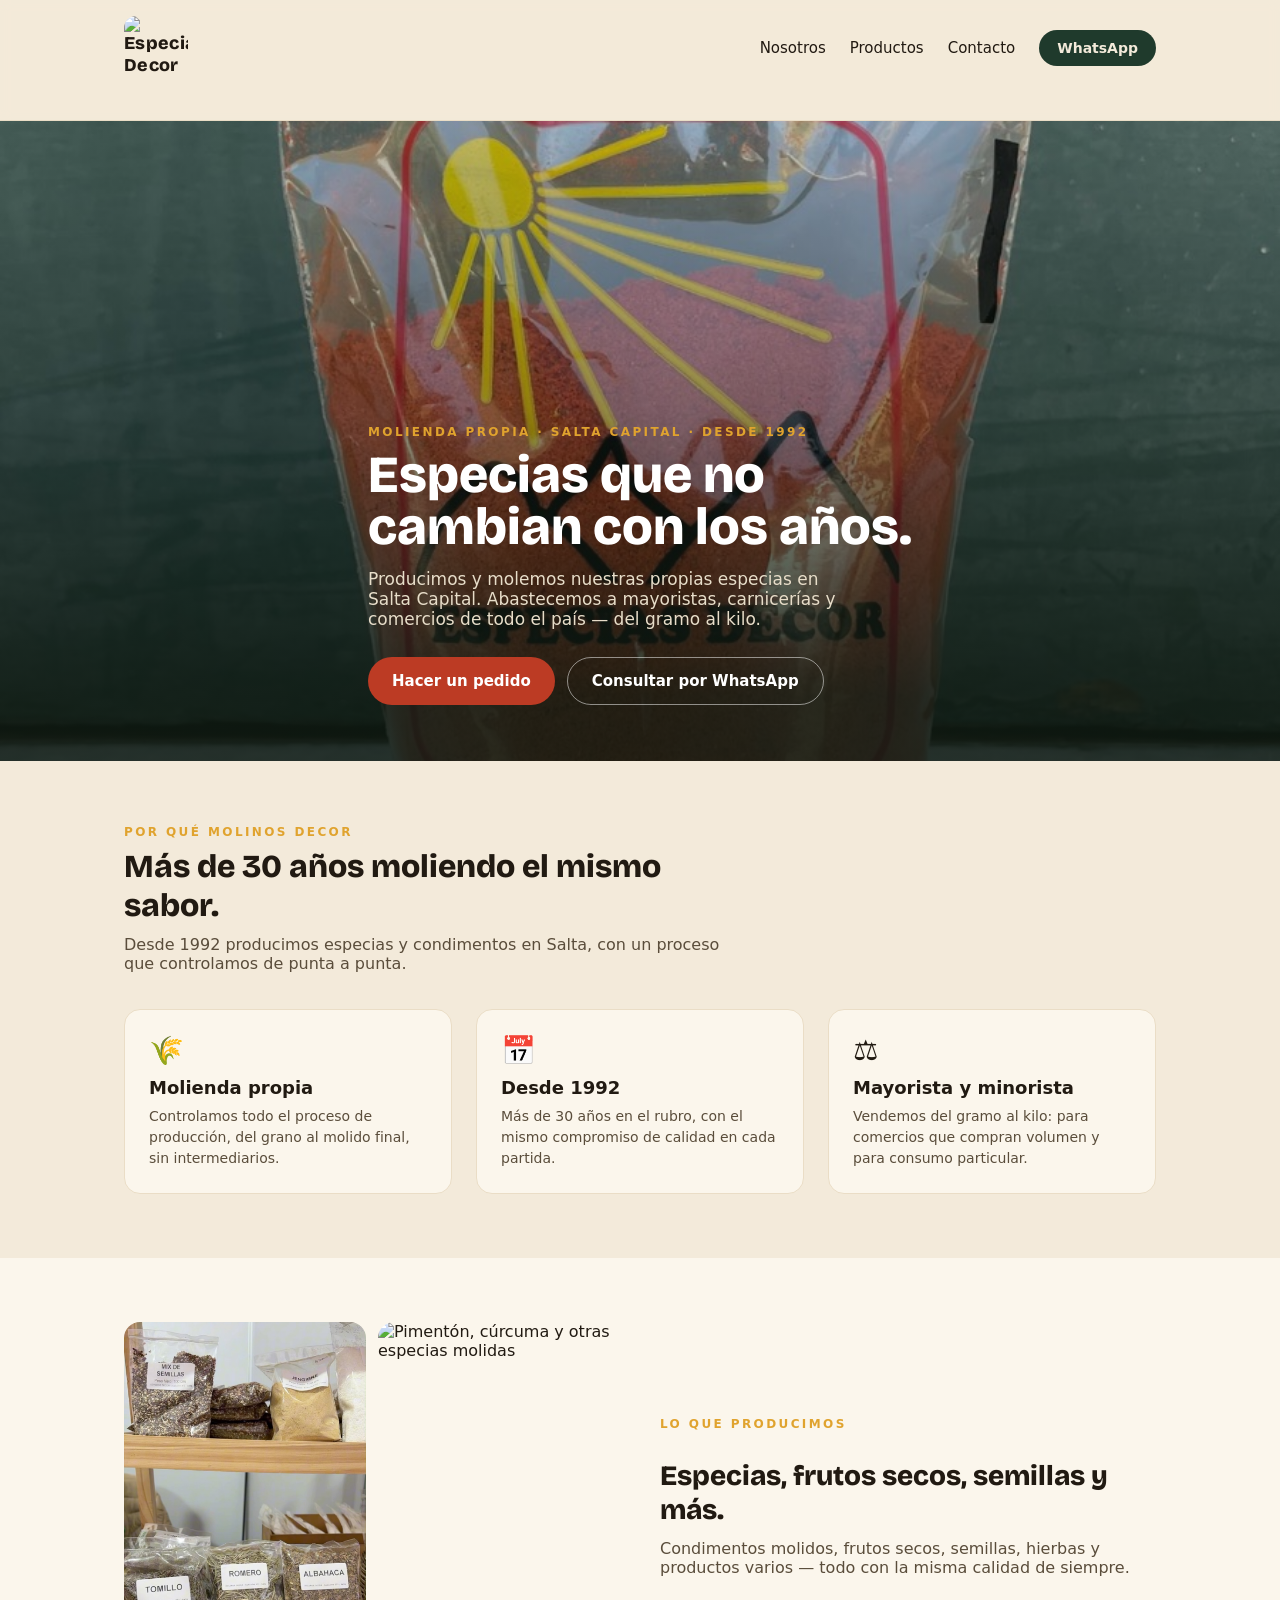
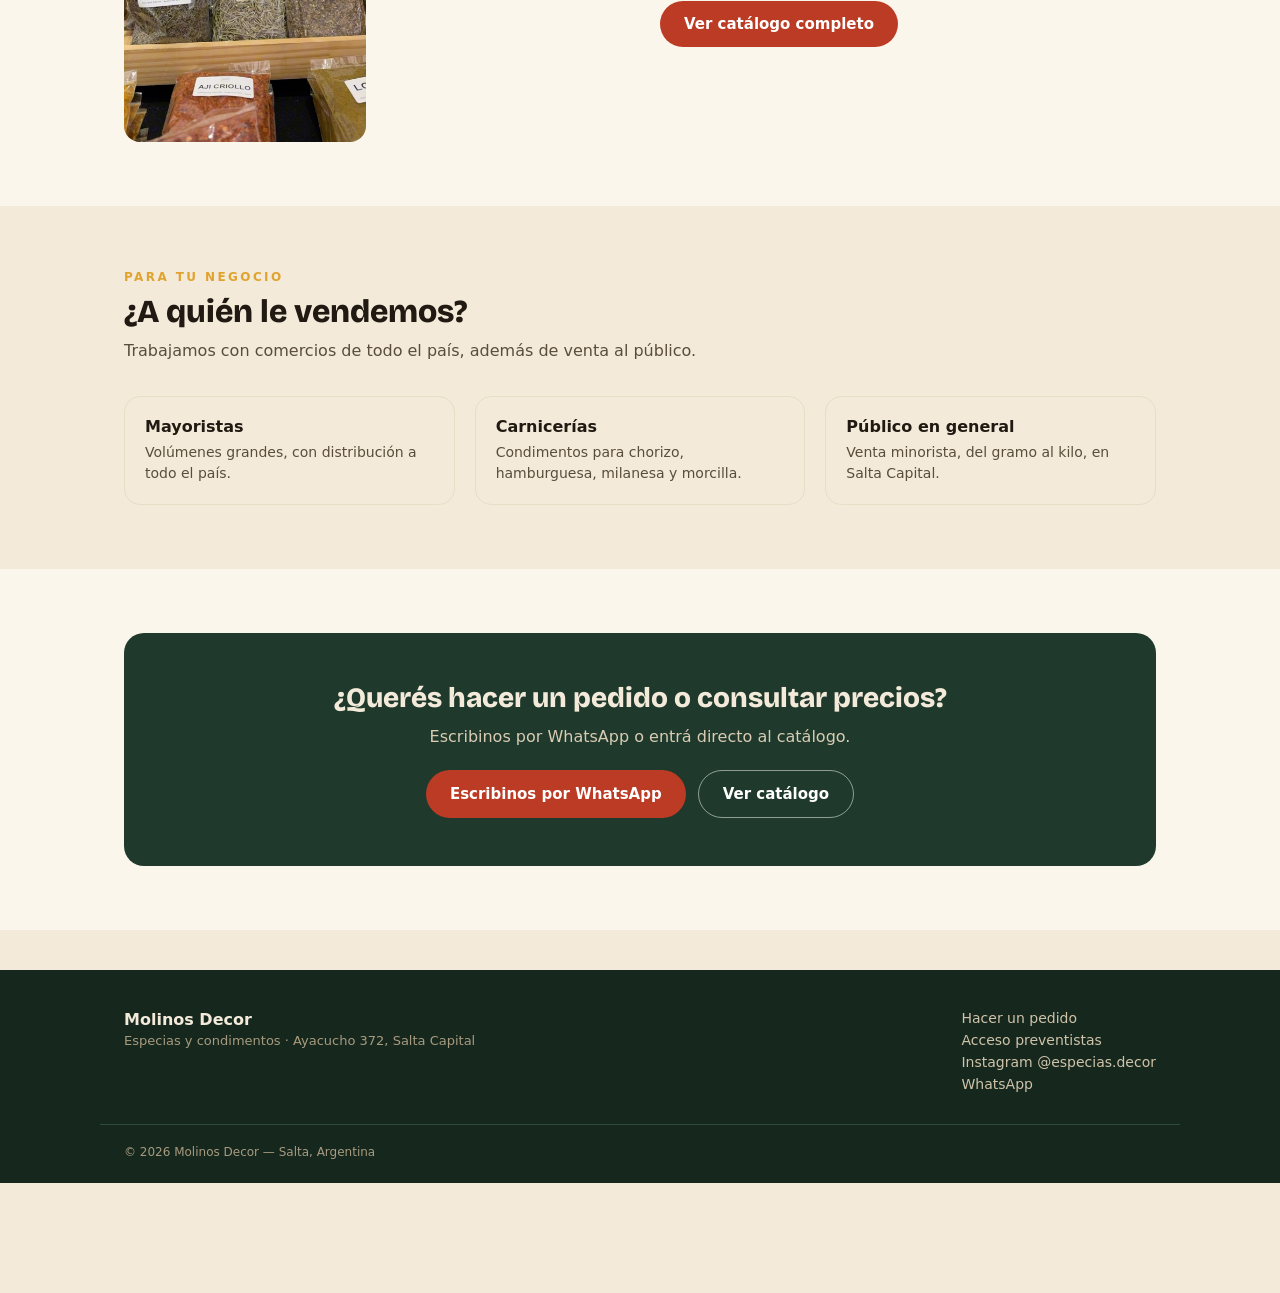
==== commit 91885641: "Agrego logo y foto 4 colores" ====
--- a/index.html
+++ b/index.html
@@ -12,12 +12,12 @@
 
 <header class="l-header">
   <div class="l-wrap">
-    <a class="l-brand" href="#"><span>MOLINOS</span> DECOR</a>
+    <a class="l-brand" href="#"><img class="l-logo" src="images/logo.png" alt="Especias Decor - El mejor sabor - Desde 1992"></a>
     <nav class="l-nav">
       <a href="#diferencial">Nosotros</a>
       <a href="#productos">Productos</a>
       <a href="#contacto">Contacto</a>
-      <a class="btn-wsp" href="https://wa.me/5493875274250?text=Hola%2C%20quiero%20conocer%20m%C3%A1s%20sobre%20Molinos%20Decor" target="_blank" rel="noopener">WhatsApp</a>
+      <a class="btn-wsp" href="https://wa.me/5493875397525?text=Hola%2C%20quiero%20conocer%20m%C3%A1s%20sobre%20Molinos%20Decor" target="_blank" rel="noopener">WhatsApp</a>
     </nav>
   </div>
 </header>
@@ -29,7 +29,7 @@
     <p>Producimos y molemos nuestras propias especias en Salta Capital. Abastecemos a mayoristas, carnicerías y comercios de todo el país — del gramo al kilo.</p>
     <div class="cta-row">
       <a class="btn btn-primary" href="catalogo.html">Hacer un pedido</a>
-      <a class="btn btn-outline" href="https://wa.me/5493875274250?text=Hola%2C%20quiero%20consultar%20por%20Molinos%20Decor" target="_blank" rel="noopener">Consultar por WhatsApp</a>
+      <a class="btn btn-outline" href="https://wa.me/5493875397525?text=Hola%2C%20quiero%20consultar%20por%20Molinos%20Decor" target="_blank" rel="noopener">Consultar por WhatsApp</a>
     </div>
   </div>
 </section>
@@ -64,7 +64,7 @@
 <section class="section alt" id="productos">
   <div class="l-wrap">
     <div class="split">
-      <img src="images/estante.jpg" alt="Estantería con productos Molinos Decor: tomillo, romero, albahaca, jengibre y mix de semillas">
+      <div class="duo"><img src="images/estante.jpg" alt="Estantería con productos Molinos Decor: tomillo, romero, albahaca, jengibre y mix de semillas"><img src="images/4-colores.jpg" alt="Pimentón, cúrcuma y otras especias molidas"></div>
       <div>
         <div class="eyebrow">Lo que producimos</div>
         <h2>Especias, frutos secos, semillas y más.</h2>
@@ -107,7 +107,7 @@
       <h2>¿Querés hacer un pedido o consultar precios?</h2>
       <p>Escribinos por WhatsApp o entrá directo al catálogo.</p>
       <div class="cta-row">
-        <a class="btn btn-primary" href="https://wa.me/5493875274250?text=Hola%2C%20quiero%20hacer%20una%20consulta" target="_blank" rel="noopener">Escribinos por WhatsApp</a>
+        <a class="btn btn-primary" href="https://wa.me/5493875397525?text=Hola%2C%20quiero%20hacer%20una%20consulta" target="_blank" rel="noopener">Escribinos por WhatsApp</a>
         <a class="btn btn-outline" style="border-color:rgba(255,255,255,.5);color:#fff" href="catalogo.html">Ver catálogo</a>
       </div>
     </div>
@@ -124,7 +124,7 @@
       <a href="catalogo.html">Hacer un pedido</a>
       <a href="pedidos-preventistas.html">Acceso preventistas</a>
       <a href="https://instagram.com/especias.decor" target="_blank" rel="noopener">Instagram @especias.decor</a>
-      <a href="https://wa.me/5493875274250" target="_blank" rel="noopener">WhatsApp</a>
+      <a href="https://wa.me/5493875397525" target="_blank" rel="noopener">WhatsApp</a>
     </nav>
   </div>
   <div class="bottom">
--- a/styles.css
+++ b/styles.css
@@ -115,3 +115,10 @@
 .l-footer a{color:#cfc3a9;text-decoration:none;font-size:14px}
 .l-footer a:hover{color:var(--crema)}
 .l-footer .bottom{max-width:1080px;margin:32px auto 0;padding:20px 24px 0;border-top:1px solid #2e4a3b;font-size:12px;color:#a79a7e;display:flex;justify-content:space-between;flex-wrap:wrap;gap:8px}
+
+/* Logo e imagenes */
+.l-logo{height:64px;width:64px;border-radius:12px;display:block;object-fit:cover}
+.logo-hero{width:110px;height:110px;display:block;margin-bottom:16px;border-radius:14px;object-fit:cover}
+.duo{display:grid;grid-template-columns:1fr 1fr;gap:12px}
+.duo img{width:100%;height:420px;object-fit:cover;border-radius:16px;display:block}
+@media (max-width:760px){.duo img{height:240px}}
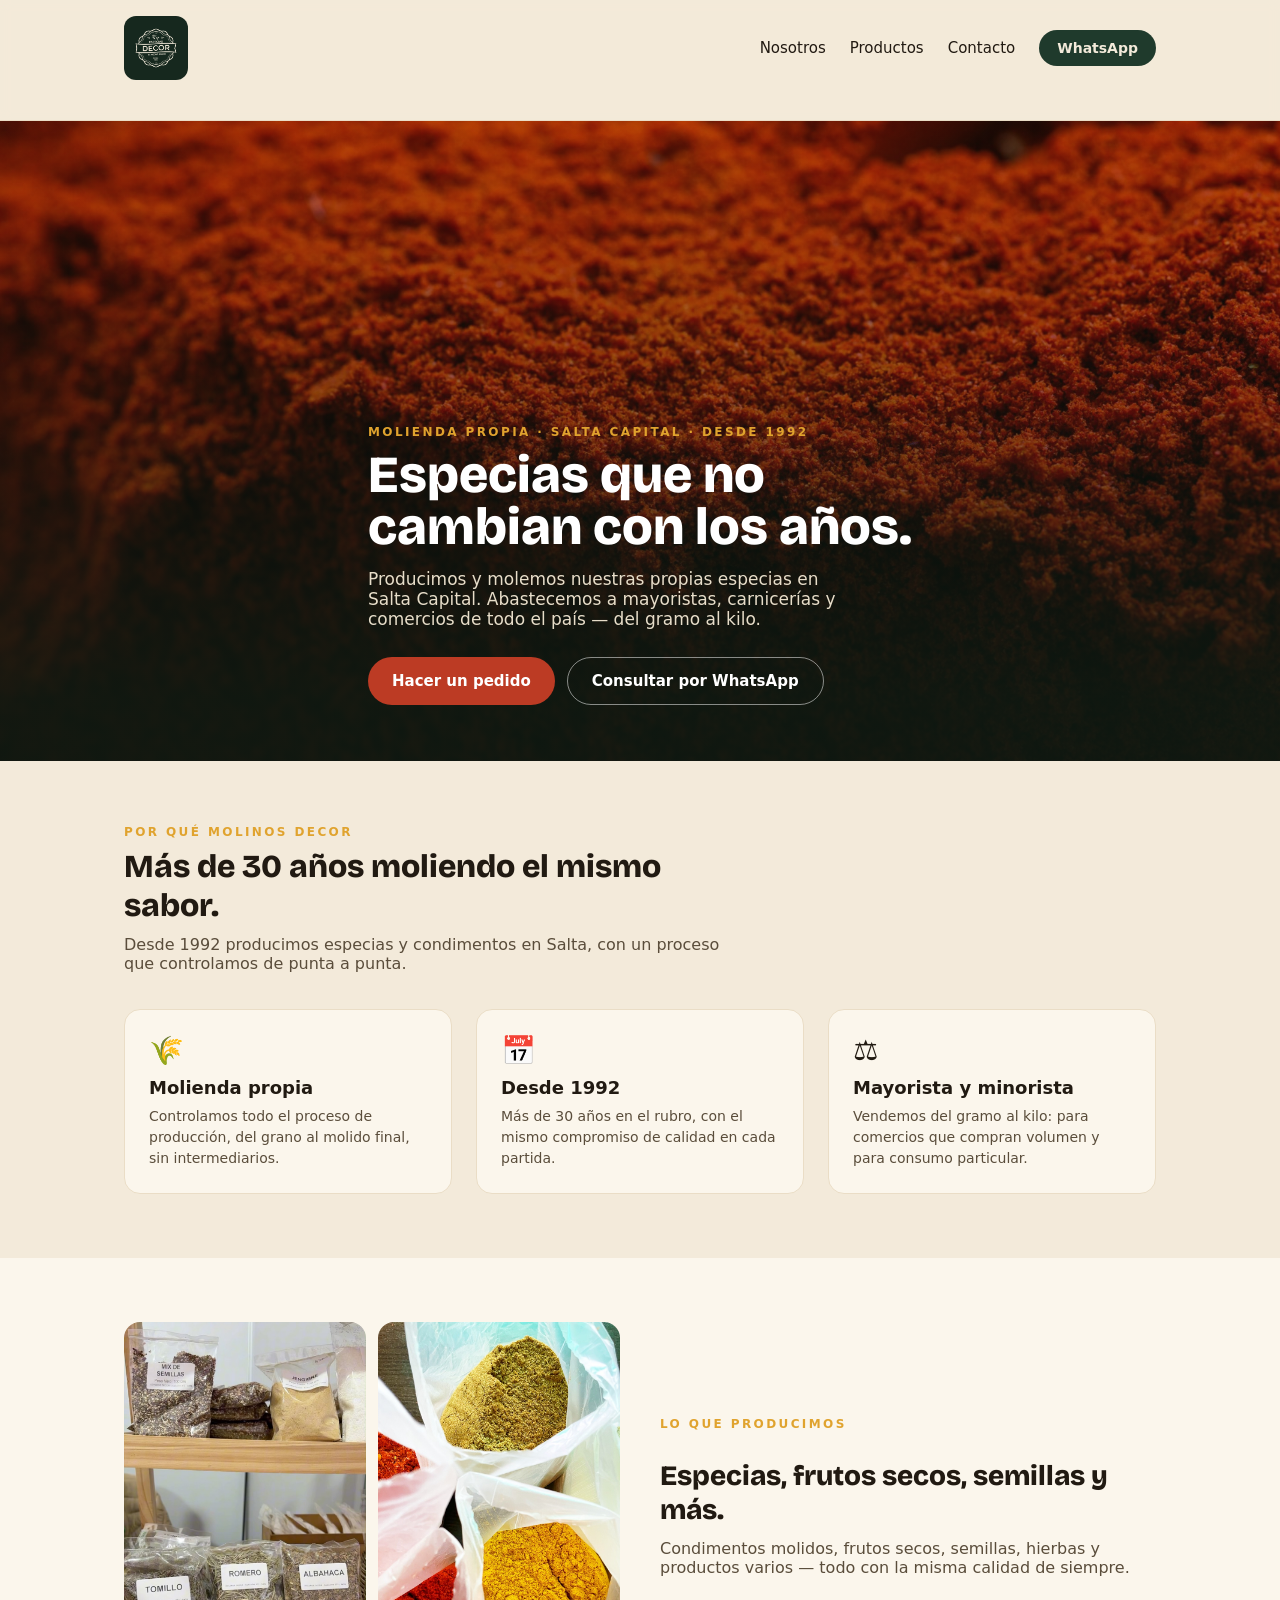
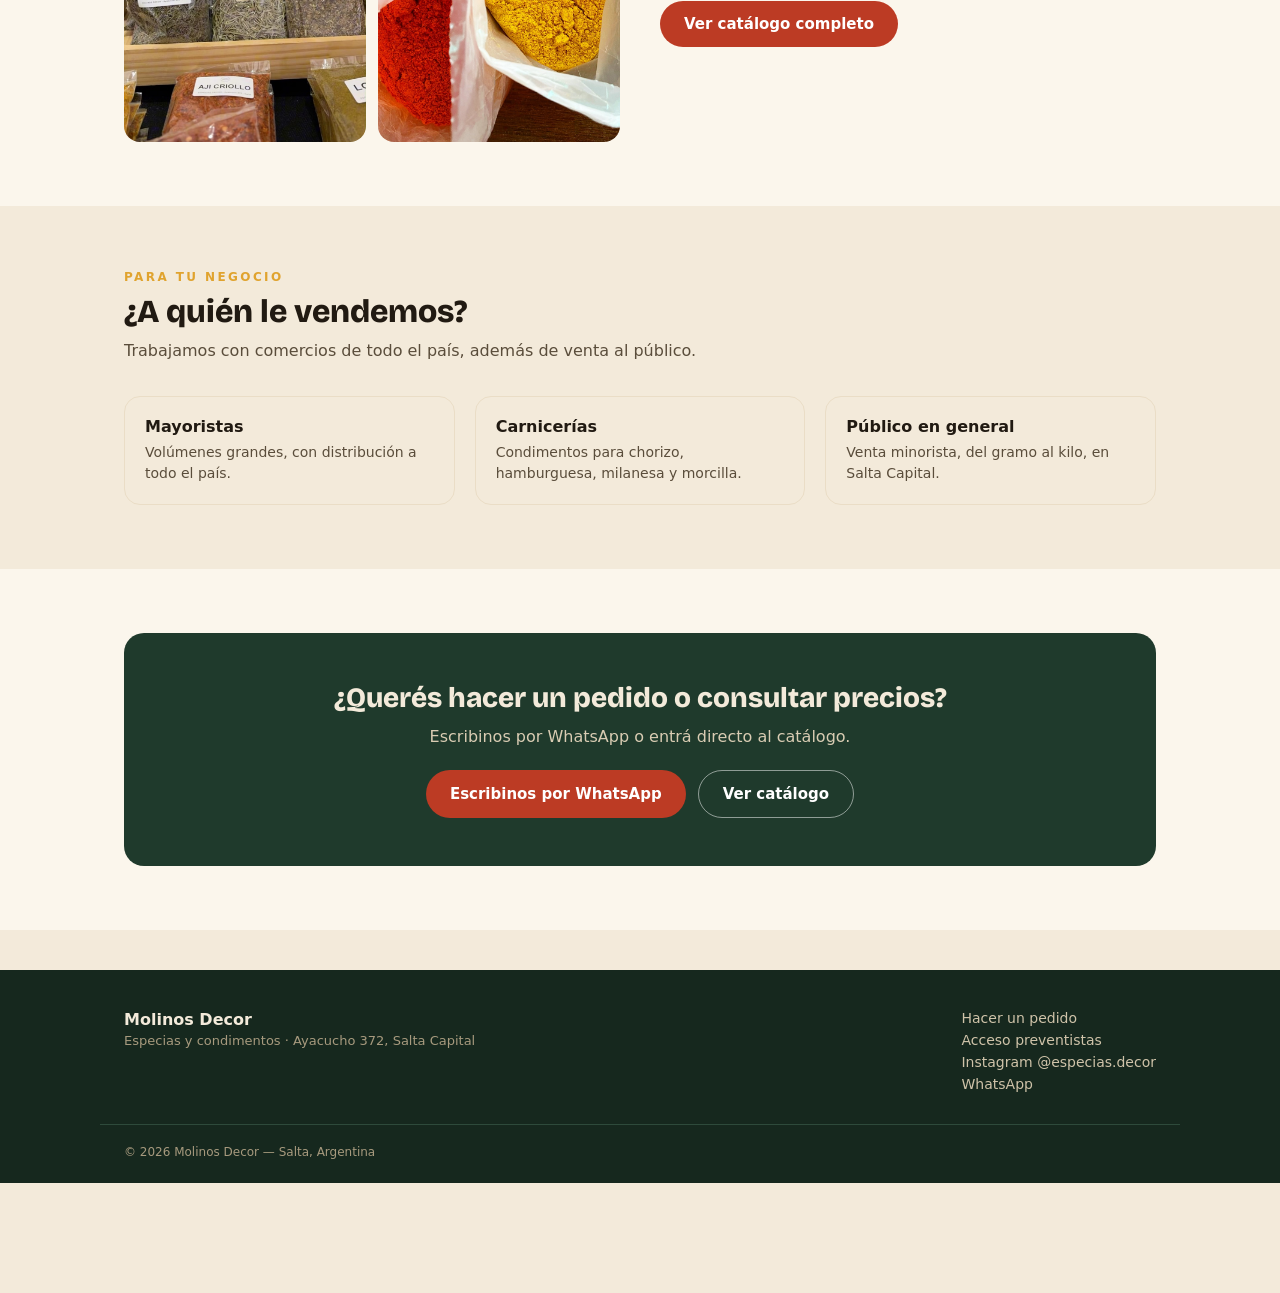
==== commit 8ba9340d: "Sube los archivos de imagen que faltaban (logo y 4 colores) Los commits hechos desde GitHub ya refer" ====
--- a/index.html
+++ b/index.html
@@ -22,7 +22,7 @@
   </div>
 </header>
 
-<section class="l-hero" style="background-image:url('images/producto-bolsa.jpg')">
+<section class="l-hero" style="background-image:url('images/hero-pimenton.jpg')">
   <div class="l-wrap">
     <div class="eyebrow">Molienda propia · Salta Capital · Desde 1992</div>
     <h1>Especias que no<br>cambian con los años.</h1>
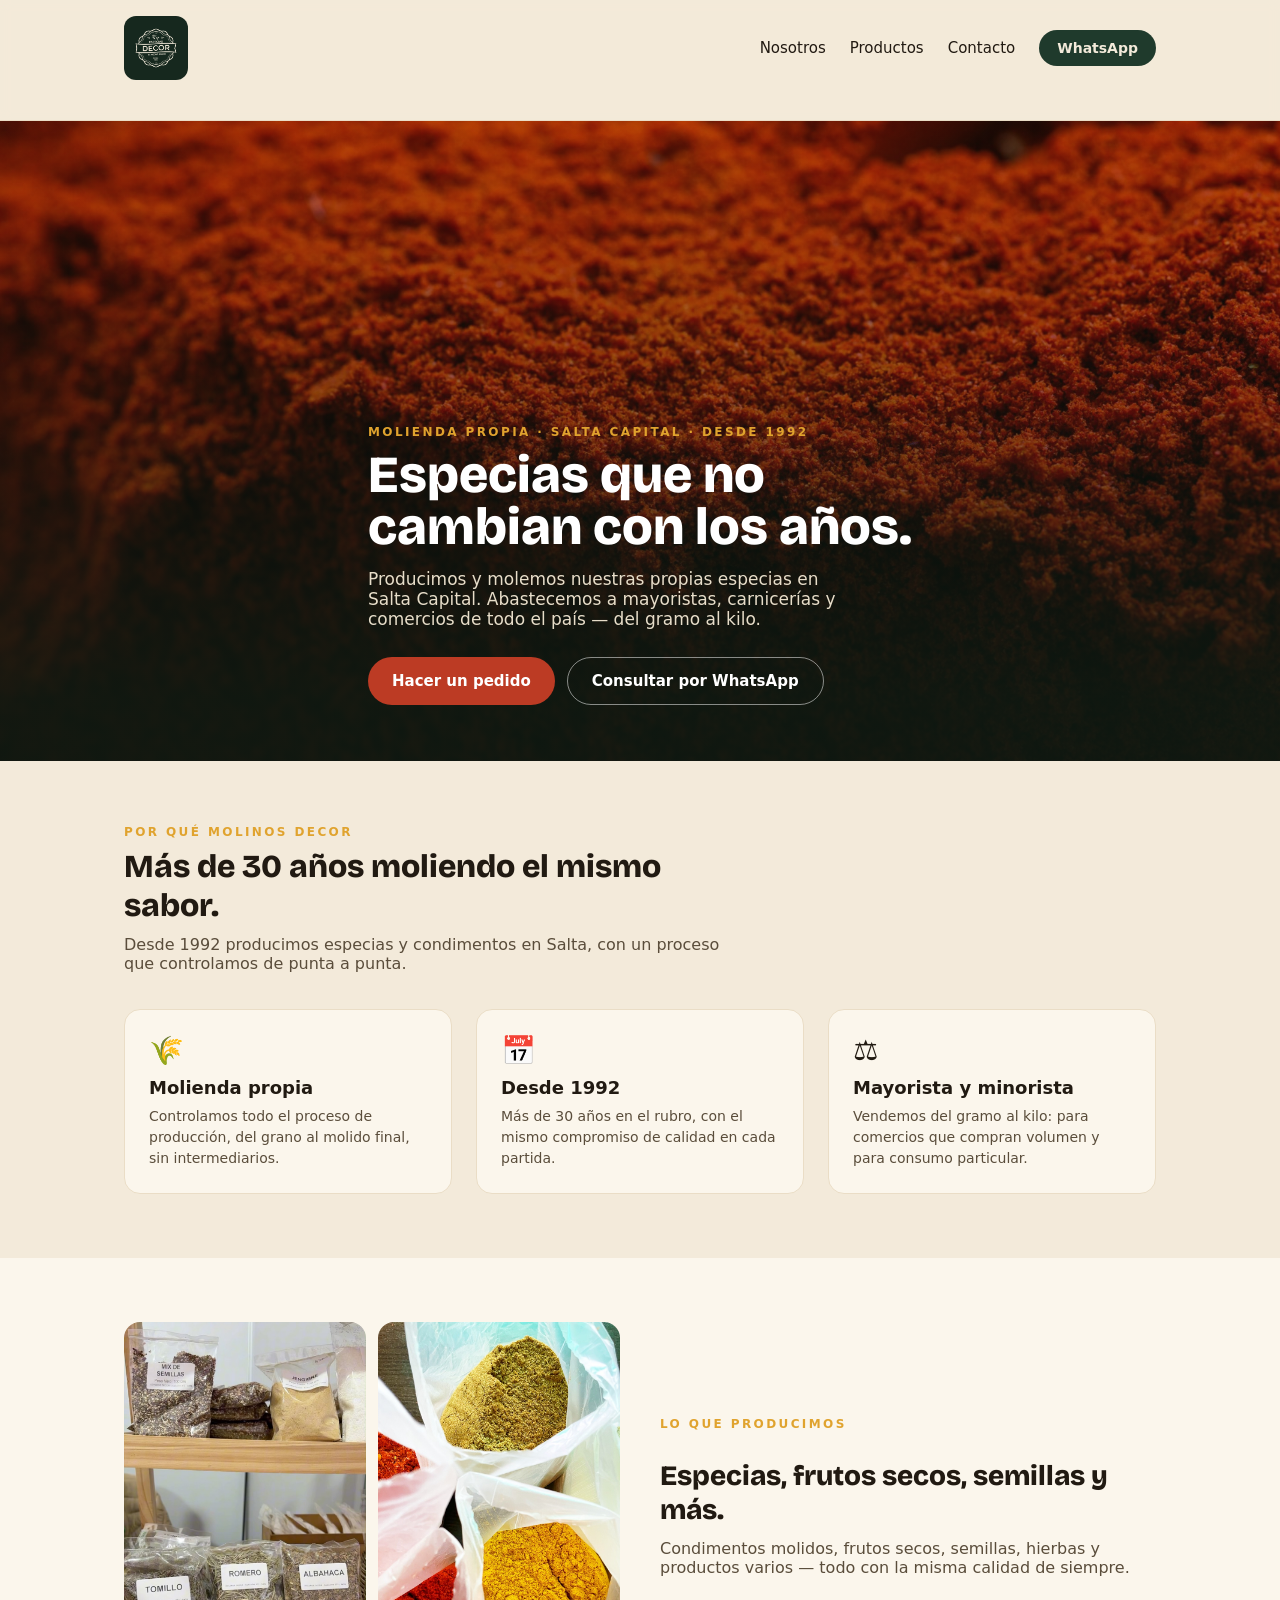
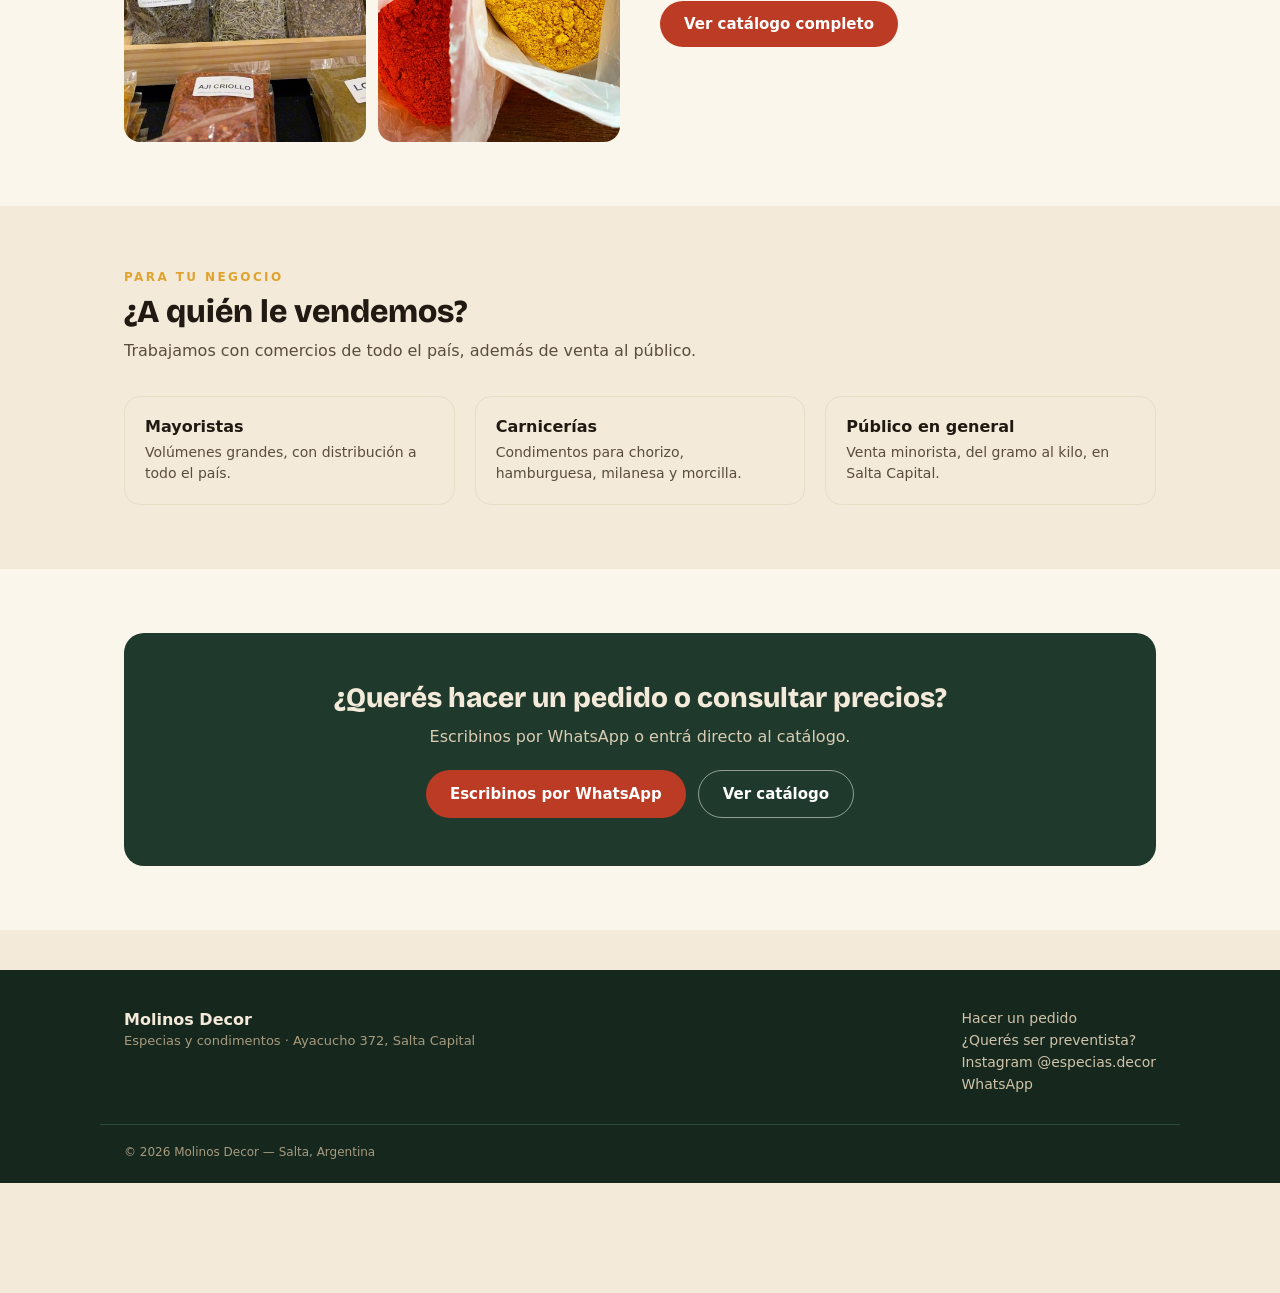
==== commit f2c1d308: "Cambia 'Acceso preventistas' por mensaje de interés en WhatsApp El link público ya no manda directo " ====
--- a/index.html
+++ b/index.html
@@ -122,7 +122,7 @@
     </div>
     <nav>
       <a href="catalogo.html">Hacer un pedido</a>
-      <a href="pedidos-preventistas.html">Acceso preventistas</a>
+      <a href="https://wa.me/5493875397525?text=Hola%2C%20me%20interesa%20trabajar%20como%20preventista%20de%20Molinos%20Decor" target="_blank" rel="noopener">¿Querés ser preventista?</a>
       <a href="https://instagram.com/especias.decor" target="_blank" rel="noopener">Instagram @especias.decor</a>
       <a href="https://wa.me/5493875397525" target="_blank" rel="noopener">WhatsApp</a>
     </nav>
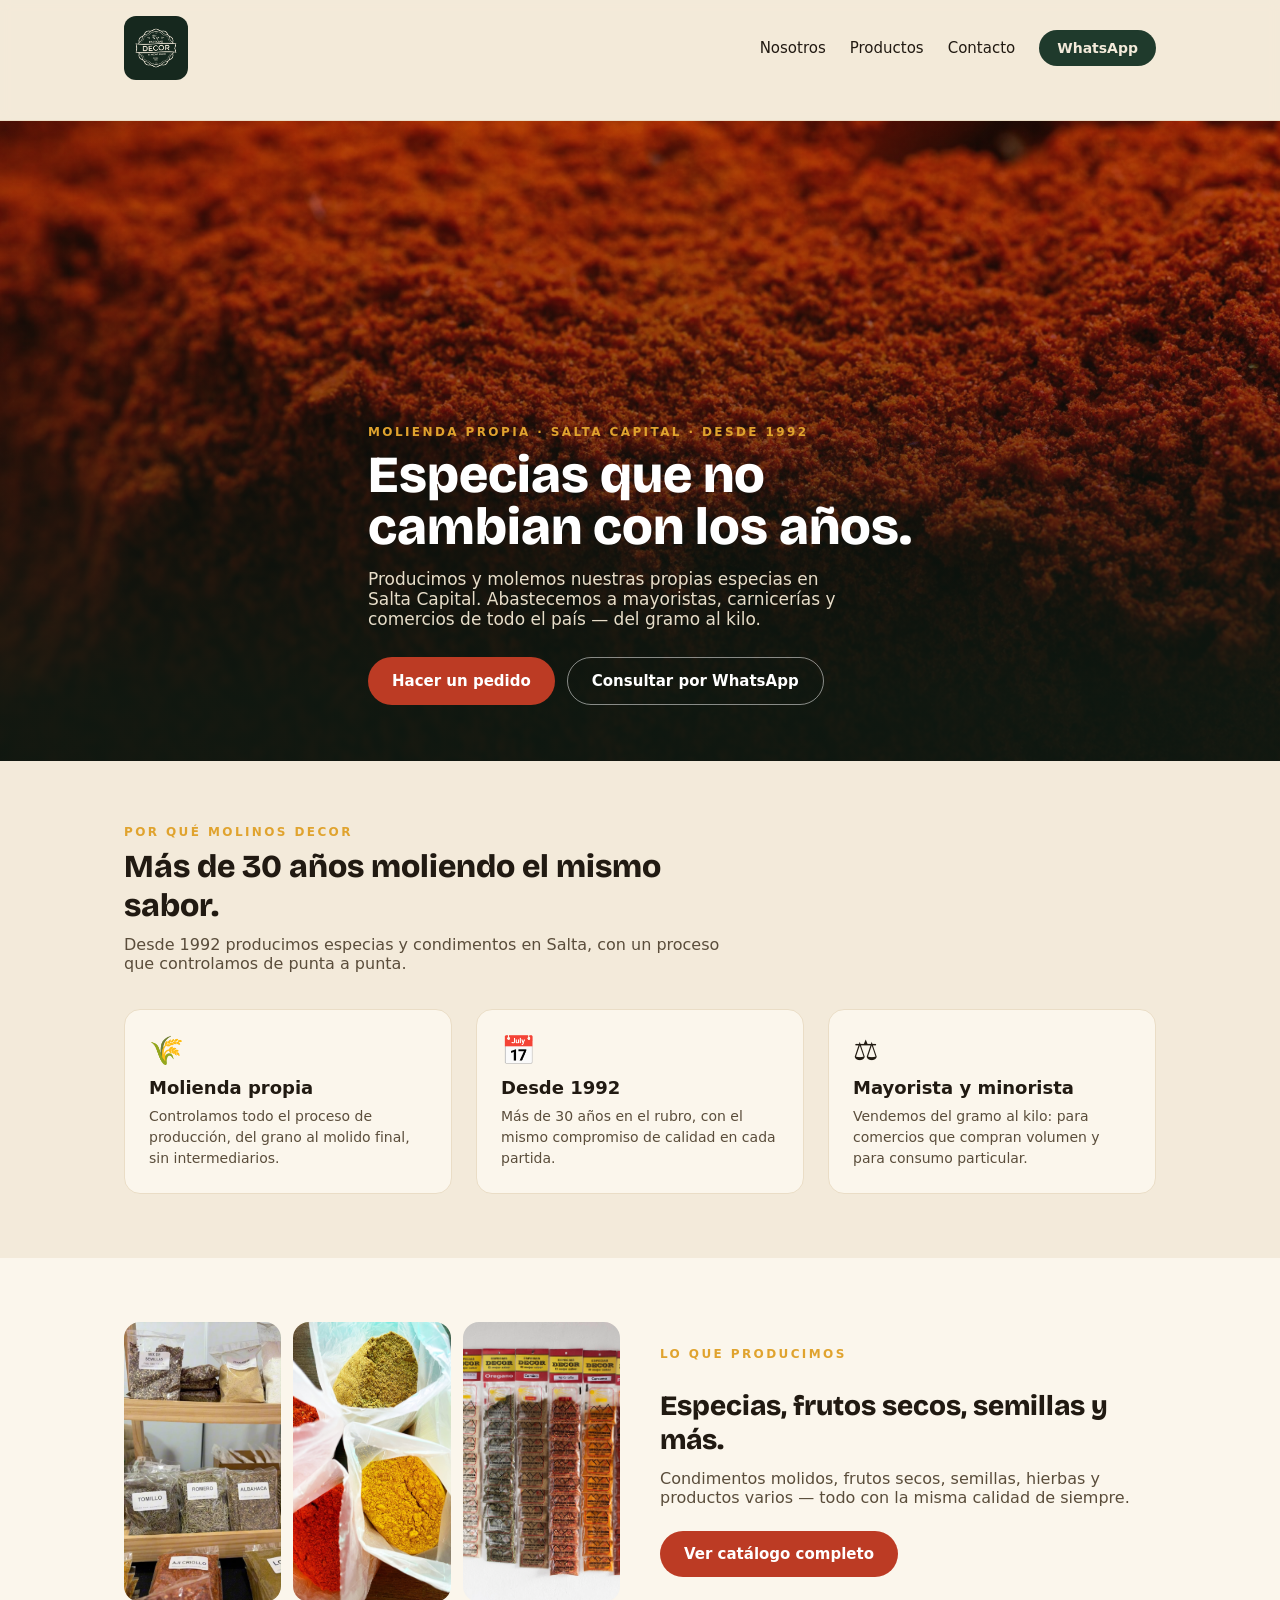
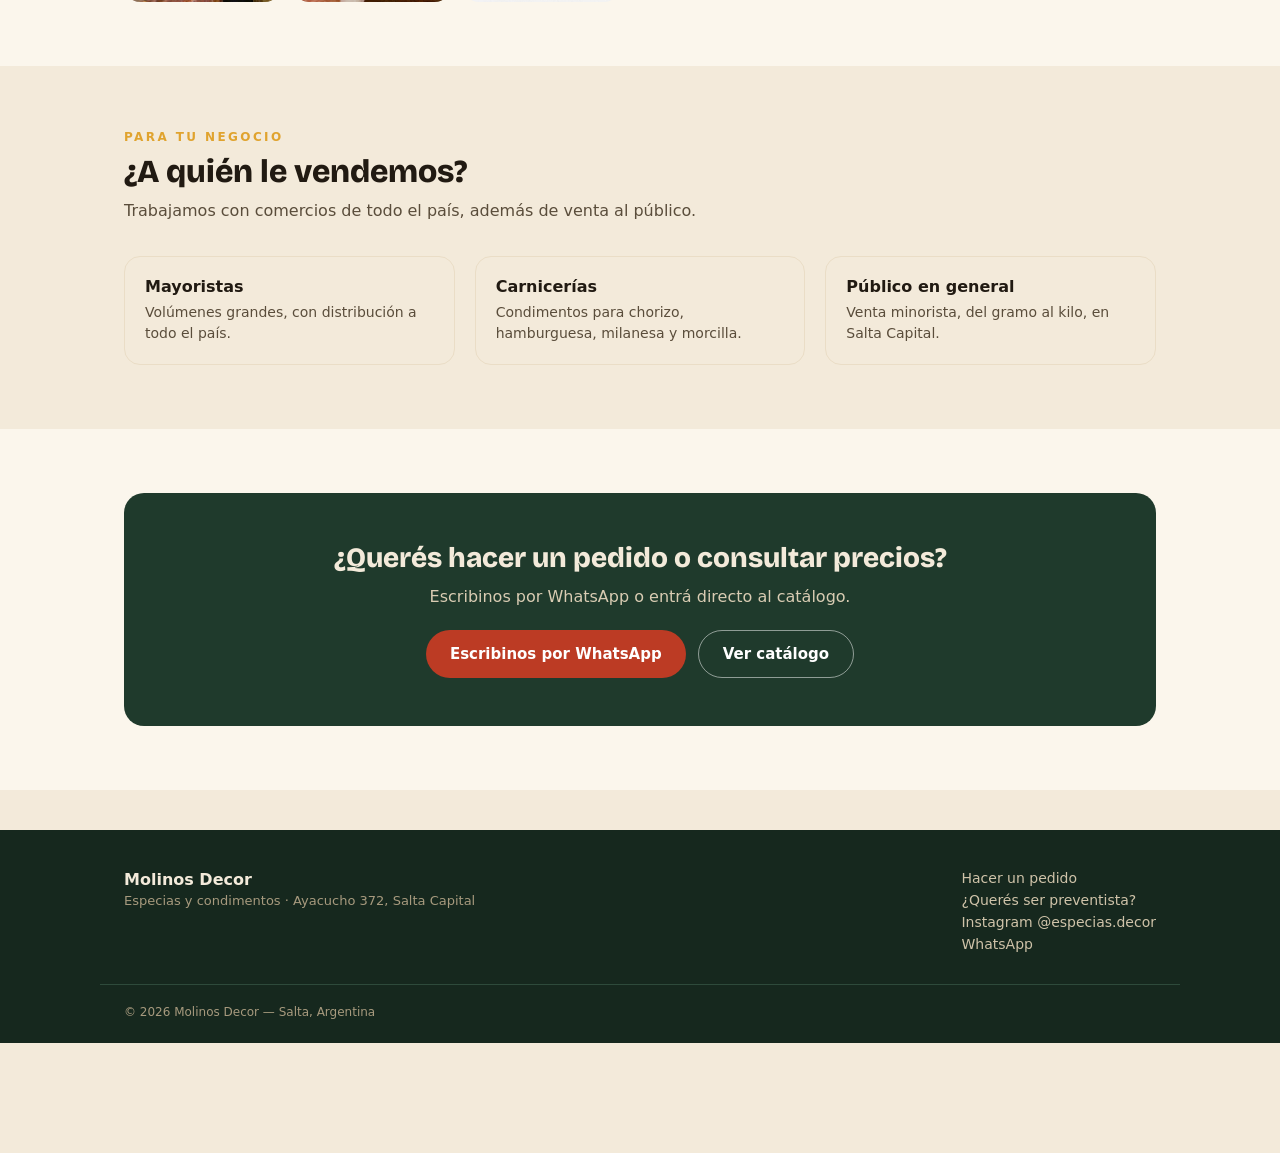
==== commit 40f91ebf: "Agrega foto de tiras de especias a 'Lo que producimos' Suma una tercera foto junto a la estantería y" ====
--- a/index.html
+++ b/index.html
@@ -64,7 +64,7 @@
 <section class="section alt" id="productos">
   <div class="l-wrap">
     <div class="split">
-      <div class="duo"><img src="images/estante.jpg" alt="Estantería con productos Molinos Decor: tomillo, romero, albahaca, jengibre y mix de semillas"><img src="images/4-colores.jpg" alt="Pimentón, cúrcuma y otras especias molidas"></div>
+      <div class="duo"><img src="images/estante.jpg" alt="Estantería con productos Molinos Decor: tomillo, romero, albahaca, jengibre y mix de semillas"><img src="images/4-colores.jpg" alt="Pimentón, cúrcuma y otras especias molidas"><img src="images/tiras-web.jpg" alt="Tiras de especias Especias Decor: pimienta, orégano, comino, ají criollo, cúrcuma y pimentón"></div>
       <div>
         <div class="eyebrow">Lo que producimos</div>
         <h2>Especias, frutos secos, semillas y más.</h2>
--- a/styles.css
+++ b/styles.css
@@ -119,6 +119,6 @@
 /* Logo e imagenes */
 .l-logo{height:64px;width:64px;border-radius:12px;display:block;object-fit:cover}
 .logo-hero{width:110px;height:110px;display:block;margin-bottom:16px;border-radius:14px;object-fit:cover}
-.duo{display:grid;grid-template-columns:1fr 1fr;gap:12px}
-.duo img{width:100%;height:420px;object-fit:cover;border-radius:16px;display:block}
-@media (max-width:760px){.duo img{height:240px}}
+.duo{display:grid;grid-template-columns:repeat(3,1fr);gap:12px}
+.duo img{width:100%;height:280px;object-fit:cover;border-radius:16px;display:block}
+@media (max-width:760px){.duo{grid-template-columns:1fr}.duo img{height:220px}}
